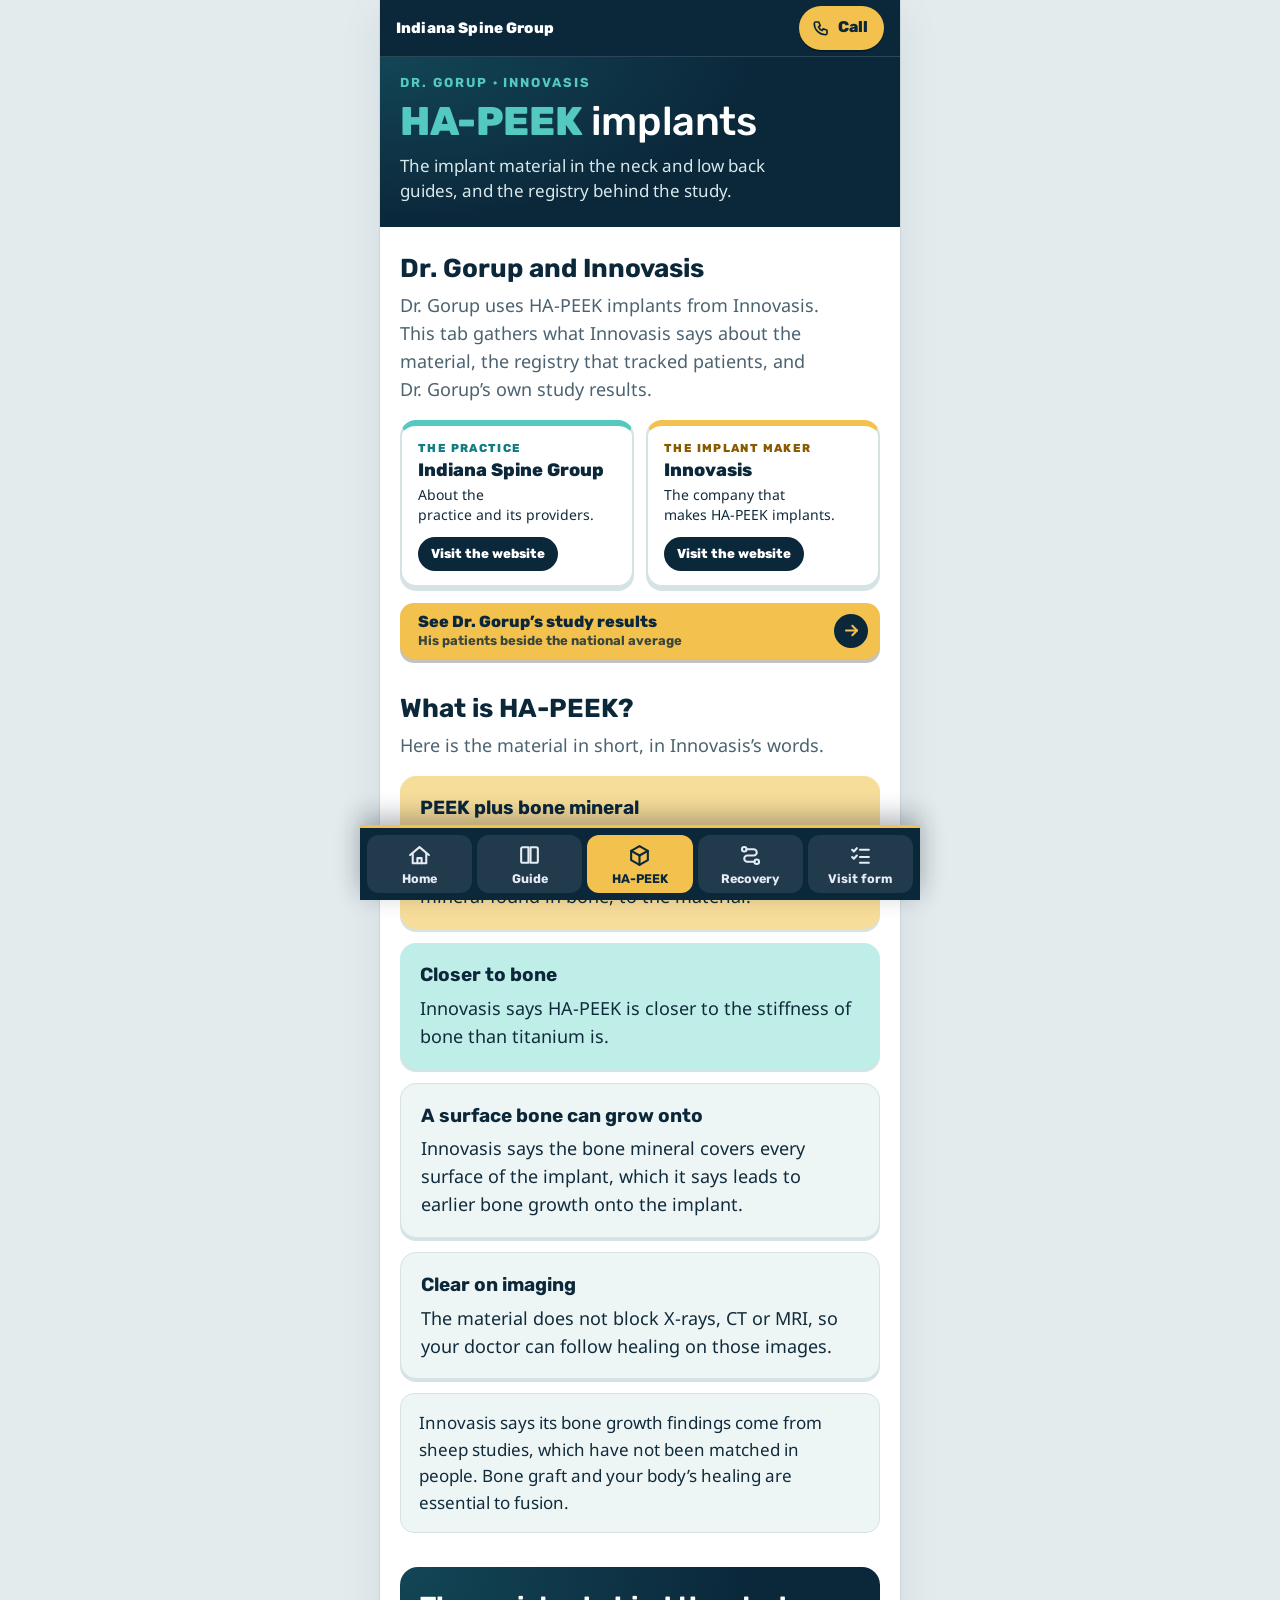
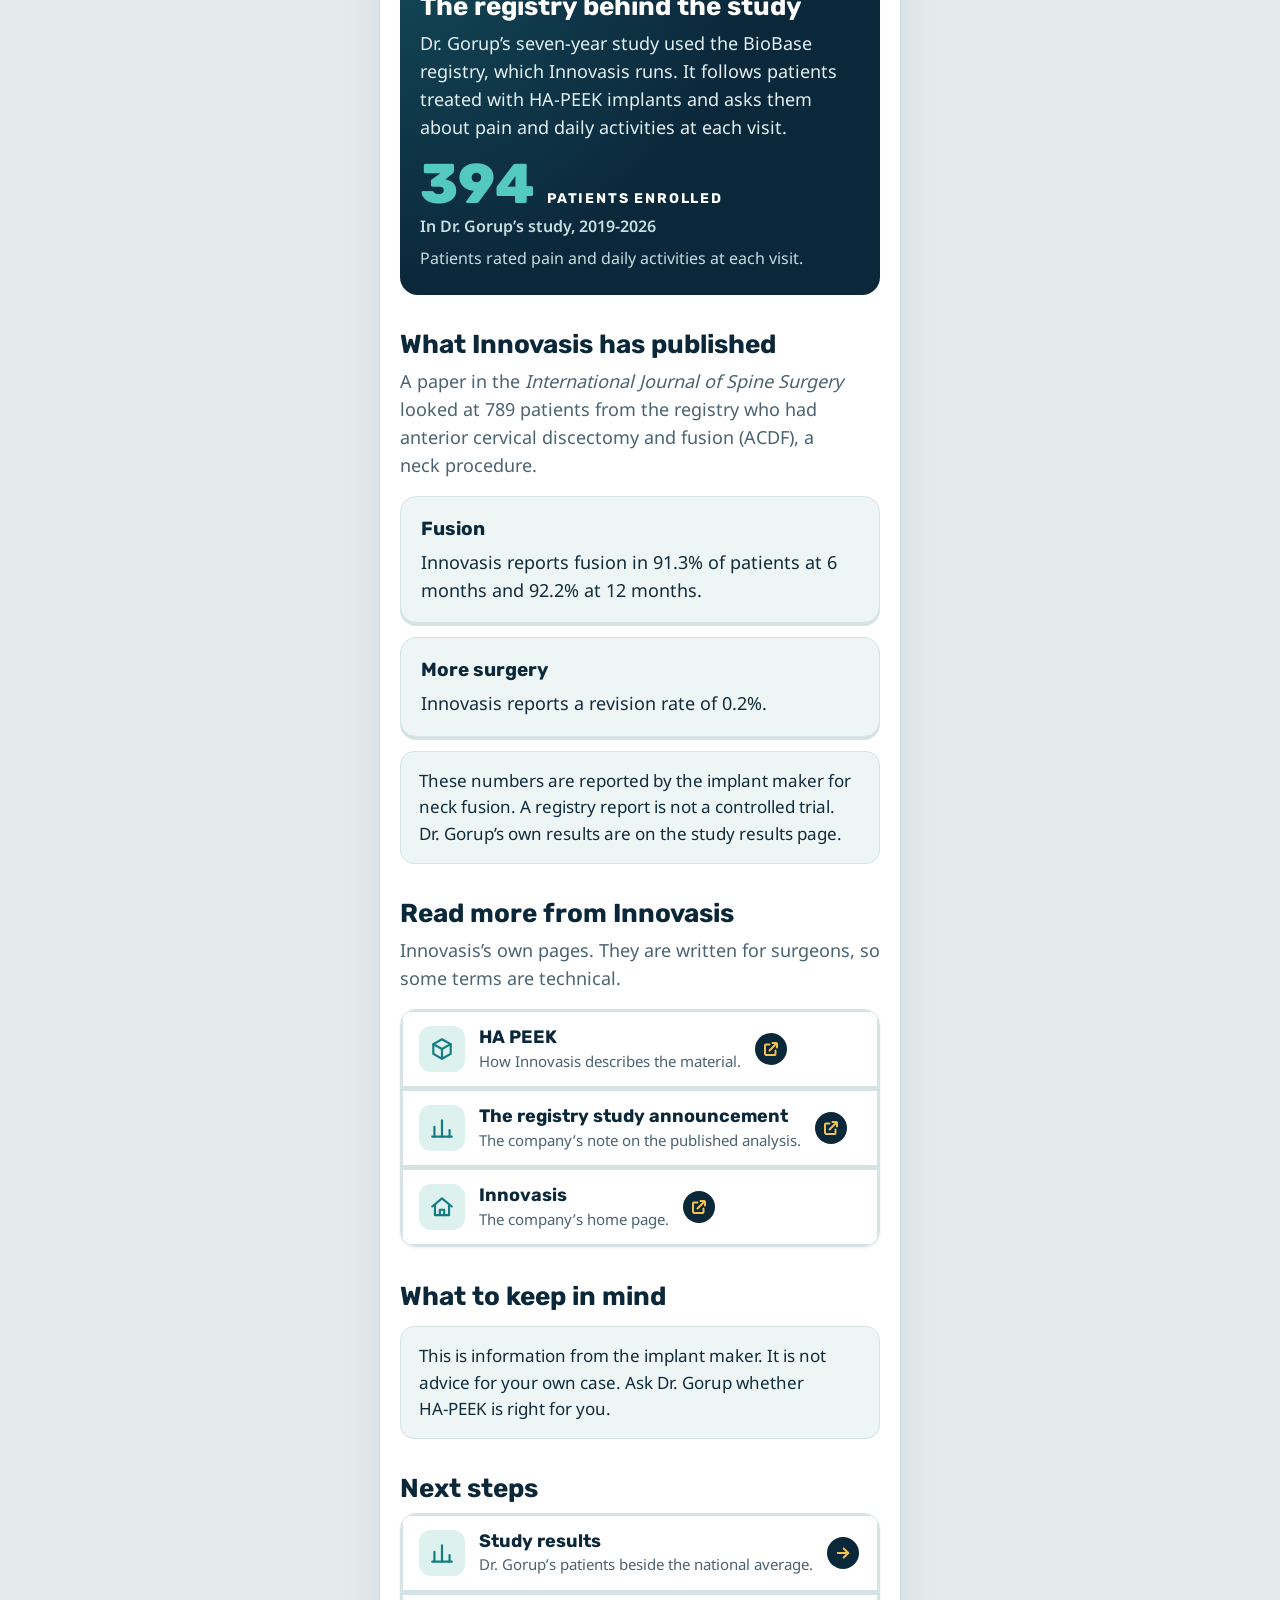
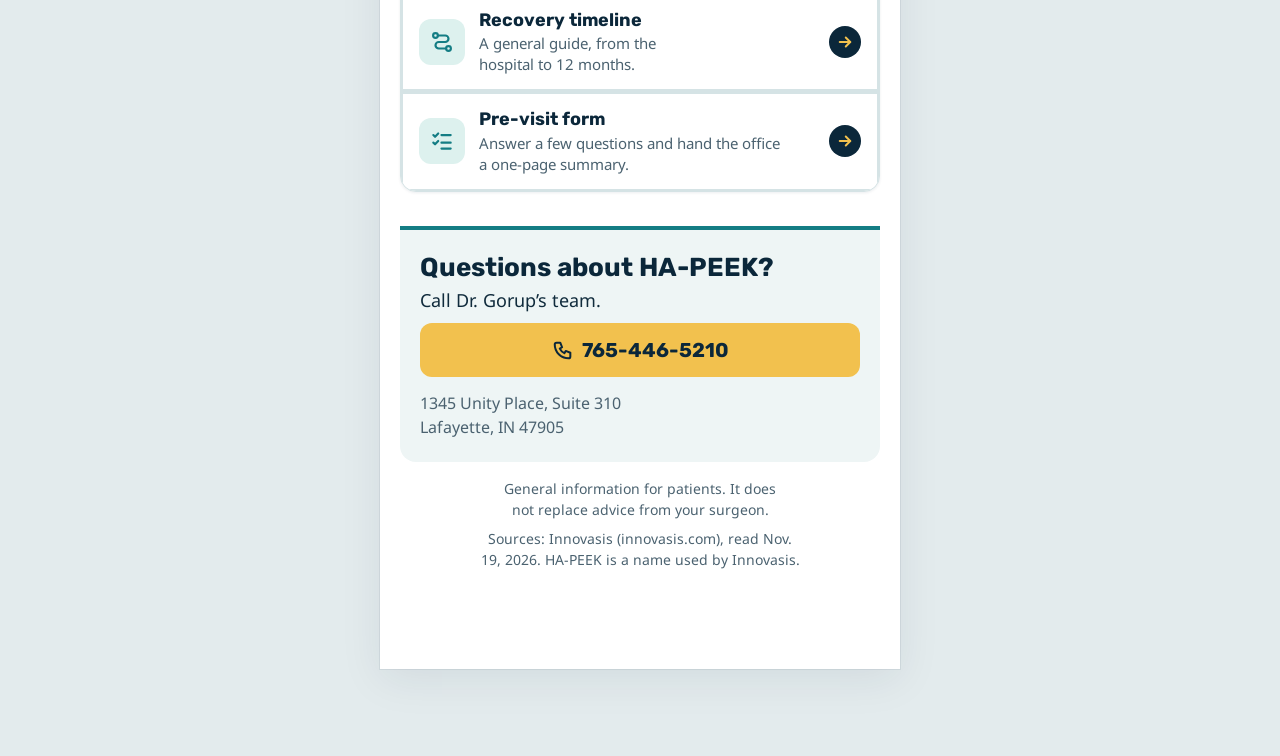
==== implant.html @ 5393a346 "Gorup: doctor-first home, obvious tabs and buttons, HA-PEEK and Innovasis tab - Home opens with the " ====
<!doctype html>
<html lang="en">
<head>
<meta charset="utf-8">
<meta name="viewport" content="width=device-width, initial-scale=1, viewport-fit=cover">
<meta name="robots" content="noindex, nofollow">
<meta name="format-detection" content="telephone=no">
<title>HA-PEEK implants · Innovasis · Dr. John Gorup · Indiana Spine Group</title>
<meta name="description" content="About HA-PEEK, the implant material from Innovasis, the registry that tracked patients, and Dr. Gorup’s own study results.">
<meta name="theme-color" content="#0B273A">
<link rel="icon" href="favicon.svg" type="image/svg+xml">
<link rel="preload" href="assets/fonts/noto-sans-400.woff2" as="font" type="font/woff2" crossorigin>
<link rel="preload" href="assets/fonts/rubik-500.woff2" as="font" type="font/woff2" crossorigin>
<link rel="preload" href="assets/fonts/rubik-700.woff2" as="font" type="font/woff2" crossorigin>
<link rel="stylesheet" href="assets/site.css?v=7">
<link rel="stylesheet" href="assets/kit.css?v=1">
</head>
<body>
<a class="skip" href="#main">Skip to the content</a>
<div class="shell">
<nav class="topbar no-print" aria-label="Site"><div class="in pad"><a class="brand" href="index.html">Indiana Spine Group</a><a class="call-pill" href="tel:+17654465210" aria-label="Call Dr. Gorup’s office, 765-446-5210"><svg viewBox="0 0 24 24" aria-hidden="true"><path d="M5 4h4l2 5-2.5 1.5a11 11 0 0 0 5 5L15 13l5 2v4a2 2 0 0 1-2 2A15 15 0 0 1 3 6a2 2 0 0 1 2-2z"/></svg>Call</a></div></nav>
<header class="hero no-print"><div class="pad">
  <p class="eyebrow">Dr.&nbsp;Gorup &middot; Innovasis</p>
  <h1><b>HA-PEEK</b> implants</h1>
  <p class="sub">The implant material in the neck and low back guides, and the registry behind&nbsp;the&nbsp;study.</p>
</div></header>
<main id="main" class="pad">
    <section aria-labelledby="w">
      <h2 id="w">Dr.&nbsp;Gorup and Innovasis</h2>
      <p class="lead">Dr.&nbsp;Gorup uses HA-PEEK implants from Innovasis. This tab gathers what Innovasis says about the material, the registry that tracked patients, and Dr.&nbsp;Gorup&rsquo;s own&nbsp;study&nbsp;results.</p>
      <div class="partners" aria-label="Indiana Spine Group and Innovasis">
        <a class="pt" href="https://indianaspinegroup.com/history/" target="_blank" rel="noopener"><span class="pk">The practice</span><b>Indiana Spine Group</b><span class="pd">About the practice and&nbsp;its&nbsp;providers.</span><span class="go">Visit the website</span></a>
        <a class="pt mfr" href="https://www.innovasis.com/" target="_blank" rel="noopener"><span class="pk">The implant maker</span><b>Innovasis</b><span class="pd">The company that makes&nbsp;HA-PEEK&nbsp;implants.</span><span class="go">Visit the website</span></a>
      </div>
      <a class="kbtn" href="results.html" data-carry="results.html" style="margin-top:16px"><span>See Dr.&nbsp;Gorup&rsquo;s study results<small>His patients beside the&nbsp;national&nbsp;average</small></span><span class="go"><svg viewBox="0 0 24 24" aria-hidden="true"><path d="M5 12h14"/><path d="m13 6 6 6-6 6"/></svg></span></a>
    </section>

    <section aria-labelledby="m">
      <h2 id="m">What is HA-PEEK?</h2>
      <p class="lead">Here is the material in short, in&nbsp;Innovasis&rsquo;s&nbsp;words.</p>
      <div class="info-grid">
        <div class="info gold"><h3>PEEK plus bone mineral</h3><p>PEEK is a durable polymer used in many spine implants. HA-PEEK adds hydroxyapatite (HA), a mineral found in bone, to&nbsp;the&nbsp;material.</p></div>
        <div class="info teal"><h3>Closer to bone</h3><p>Innovasis says HA-PEEK is closer to the stiffness of bone than&nbsp;titanium&nbsp;is.</p></div>
        <div class="info soft"><h3>A surface bone can grow onto</h3><p>Innovasis says the bone mineral covers every surface of the implant, which it says leads to earlier bone growth onto&nbsp;the&nbsp;implant.</p></div>
        <div class="info soft"><h3>Clear on imaging</h3><p>The material does not block X-rays, CT or MRI, so your doctor can follow healing on&nbsp;those&nbsp;images.</p></div>
      </div>
      <div class="notes" style="margin-top:14px"><p>Innovasis says its bone growth findings come from sheep studies, which have not been matched in people. Bone graft and your body&rsquo;s healing are essential&nbsp;to&nbsp;fusion.</p></div>
    </section>

    <section class="study" aria-labelledby="g">
      <h2 id="g">The registry behind the study</h2>
      <p>Dr.&nbsp;Gorup&rsquo;s seven-year study used the BioBase registry, which Innovasis runs. It follows patients treated with HA-PEEK implants and asks them about pain and daily activities at&nbsp;each&nbsp;visit.</p>
      <div class="stat"><b>394</b><span>patients enrolled</span><small>In Dr.&nbsp;Gorup&rsquo;s study, 2019-2026</small></div>
      <p class="small">Patients rated pain and daily activities at&nbsp;each&nbsp;visit.</p>
    </section>

    <section aria-labelledby="p">
      <h2 id="p">What Innovasis has published</h2>
      <p class="lead">A paper in the <i>International Journal of Spine Surgery</i> looked at 789 patients from the registry who had anterior cervical discectomy and fusion (ACDF), a neck procedure.</p>
      <div class="info-grid">
        <div class="info soft"><h3>Fusion</h3><p>Innovasis reports fusion in 91.3% of patients at 6 months and 92.2% at&nbsp;12&nbsp;months.</p></div>
        <div class="info soft"><h3>More surgery</h3><p>Innovasis reports a revision rate&nbsp;of&nbsp;0.2%.</p></div>
      </div>
      <div class="notes" style="margin-top:14px"><p>These numbers are reported by the implant maker for neck fusion. A registry report is not a controlled trial. Dr.&nbsp;Gorup&rsquo;s own results are on the study&nbsp;results&nbsp;page.</p></div>
    </section>

    <section aria-labelledby="rd">
      <h2 id="rd">Read more from Innovasis</h2>
      <p class="lead">Innovasis&rsquo;s own pages. They are written for surgeons, so some terms&nbsp;are&nbsp;technical.</p>
      <ul class="rows">
        <li><a class="row" href="https://www.innovasis.com/technology-1" target="_blank" rel="noopener"><span class="ic"><svg viewBox="0 0 24 24" aria-hidden="true"><path d="M12 3 4 7.5v9L12 21l8-4.5v-9z"/><path d="M4 7.5 12 12l8-4.5"/><path d="M12 12v9"/></svg></span><span><b>HA PEEK</b><small>How Innovasis describes&nbsp;the&nbsp;material.</small></span><svg viewBox="0 0 24 24" aria-hidden="true"><path d="M14 4h6v6"/><path d="M20 4 10 14"/><path d="M18 14v5a1 1 0 0 1-1 1H5a1 1 0 0 1-1-1V7a1 1 0 0 1 1-1h5"/></svg></a></li>
        <li><a class="row" href="https://www.innovasis.com/blog/innovasis-landmark-study-on-spinal-fusion" target="_blank" rel="noopener"><span class="ic"><svg viewBox="0 0 24 24" aria-hidden="true"><path d="M5 20v-9"/><path d="M12 20V5"/><path d="M19 20v-6"/><path d="M3 20h18"/></svg></span><span><b>The registry study announcement</b><small>The company&rsquo;s note on the&nbsp;published&nbsp;analysis.</small></span><svg viewBox="0 0 24 24" aria-hidden="true"><path d="M14 4h6v6"/><path d="M20 4 10 14"/><path d="M18 14v5a1 1 0 0 1-1 1H5a1 1 0 0 1-1-1V7a1 1 0 0 1 1-1h5"/></svg></a></li>
        <li><a class="row" href="https://www.innovasis.com/" target="_blank" rel="noopener"><span class="ic"><svg viewBox="0 0 24 24" aria-hidden="true"><path d="M3 11.5 12 4l9 7.5"/><path d="M5.5 10v9.5h13V10"/><path d="M10 19.5v-5h4v5"/></svg></span><span><b>Innovasis</b><small>The company&rsquo;s home page.</small></span><svg viewBox="0 0 24 24" aria-hidden="true"><path d="M14 4h6v6"/><path d="M20 4 10 14"/><path d="M18 14v5a1 1 0 0 1-1 1H5a1 1 0 0 1-1-1V7a1 1 0 0 1 1-1h5"/></svg></a></li>
      </ul>
    </section>

    <section class="no-print" aria-labelledby="k">
      <h2 id="k">What to keep in mind</h2>
      <div class="notes"><p>This is information from the implant maker. It is not advice for your own case. Ask Dr.&nbsp;Gorup whether <span class="nb">HA-PEEK</span> is right for you.</p></div>
    </section>

    <section class="no-print" aria-labelledby="nx">
      <h2 id="nx">Next steps</h2>
      <ul class="rows">
        <li><a class="row" href="results.html" data-carry="results.html"><span class="ic"><svg viewBox="0 0 24 24" aria-hidden="true"><path d="M5 20v-9"/><path d="M12 20V5"/><path d="M19 20v-6"/><path d="M3 20h18"/></svg></span><span><b>Study results</b><small>Dr.&nbsp;Gorup&rsquo;s patients beside the&nbsp;national&nbsp;average.</small></span><svg viewBox="0 0 24 24" aria-hidden="true"><path d="M5 12h14"/><path d="m13 6 6 6-6 6"/></svg></a></li>
        <li><a class="row" href="recovery.html" data-carry="recovery.html"><span class="ic"><svg viewBox="0 0 24 24" aria-hidden="true"><circle cx="6" cy="6" r="2.2"/><circle cx="18" cy="18" r="2.2"/><path d="M8.2 6H15a3 3 0 0 1 0 6H9a3 3 0 0 0 0 6h6.8"/></svg></span><span><b>Recovery timeline</b><small>A general guide, from the hospital to&nbsp;12&nbsp;months.</small></span><svg viewBox="0 0 24 24" aria-hidden="true"><path d="M5 12h14"/><path d="m13 6 6 6-6 6"/></svg></a></li>
        <li><a class="row" href="visit.html" data-carry="visit.html"><span class="ic"><svg viewBox="0 0 24 24" aria-hidden="true"><path d="m4 6.5 1.6 1.6L8.5 5"/><path d="M11.5 6.5H20"/><path d="m4 13.5 1.6 1.6 2.9-3.1"/><path d="M11.5 13.5H20"/><path d="M11.5 19H20"/></svg></span><span><b>Pre-visit form</b><small>Answer a few questions and hand the office a&nbsp;one-page&nbsp;summary.</small></span><svg viewBox="0 0 24 24" aria-hidden="true"><path d="M5 12h14"/><path d="m13 6 6 6-6 6"/></svg></a></li>
      </ul>
    </section>
    <section class="call no-print" aria-labelledby="q">
      <h2 id="q">Questions about <span class="nb">HA-PEEK</span>?</h2>
      <p>Call Dr.&nbsp;Gorup’s team.</p>
      <a class="btn" href="tel:+17654465210"><svg viewBox="0 0 24 24" aria-hidden="true"><path d="M5 4h4l2 5-2.5 1.5a11 11 0 0 0 5 5L15 13l5 2v4a2 2 0 0 1-2 2A15 15 0 0 1 3 6a2 2 0 0 1 2-2z"/></svg>765-446-5210</a>
      <address>1345 Unity Place, Suite 310<br>Lafayette, IN 47905</address>
    </section>
</main>
<footer class="no-print pad"><p>General information for patients. It does not replace advice from&nbsp;your&nbsp;surgeon.</p><p>Sources: Innovasis (innovasis.com), read Nov. 19, 2026. HA-PEEK is a name used&nbsp;by&nbsp;Innovasis.</p></footer>
</div>
<nav class="tabs no-print" aria-label="Main"><a data-tab="home" href="index.html"><svg viewBox="0 0 24 24" aria-hidden="true"><path d="M3 11.5 12 4l9 7.5"/><path d="M5.5 10v9.5h13V10"/><path d="M10 19.5v-5h4v5"/></svg><span>Home</span></a><a data-tab="guide" href="index.html#guides"><svg viewBox="0 0 24 24" aria-hidden="true"><path d="M4 5.5C4 4.7 4.7 4 5.5 4H11v15H5.5c-.8 0-1.5-.7-1.5-1.5z"/><path d="M20 5.5c0-.8-.7-1.5-1.5-1.5H13v15h5.5c.8 0 1.5-.7 1.5-1.5z"/></svg><span>Guide</span></a><a data-tab="hapeek" href="implant.html" aria-current="page"><svg viewBox="0 0 24 24" aria-hidden="true"><path d="M12 3 4 7.5v9L12 21l8-4.5v-9z"/><path d="M4 7.5 12 12l8-4.5"/><path d="M12 12v9"/></svg><span>HA-PEEK</span></a><a data-tab="recovery" href="recovery.html"><svg viewBox="0 0 24 24" aria-hidden="true"><circle cx="6" cy="6" r="2.2"/><circle cx="18" cy="18" r="2.2"/><path d="M8.2 6H15a3 3 0 0 1 0 6H9a3 3 0 0 0 0 6h6.8"/></svg><span>Recovery</span></a><a data-tab="visit" href="visit.html"><svg viewBox="0 0 24 24" aria-hidden="true"><path d="m4 6.5 1.6 1.6L8.5 5"/><path d="M11.5 6.5H20"/><path d="m4 13.5 1.6 1.6 2.9-3.1"/><path d="M11.5 13.5H20"/><path d="M11.5 19H20"/></svg><span>Visit form</span></a></nav>
<script src="assets/site.js?v=7" defer></script>
<script src="assets/kit.js?v=1" defer></script>
</body>
</html>
---- assets/site.css ----
/* Patient Resource Library: built for a phone, opened from a QR code.
   One column, big type, thumb-height buttons, a tab bar at the bottom. */
/* Fonts are bundled with the site (Rubik and Noto Sans, SIL Open Font License), so nothing loads from another company's server. */
@font-face { font-family: 'Rubik'; font-style: normal; font-weight: 500; font-display: swap; src: url(fonts/rubik-500.woff2) format('woff2'); }
@font-face { font-family: 'Rubik'; font-style: normal; font-weight: 700; font-display: swap; src: url(fonts/rubik-700.woff2) format('woff2'); }
@font-face { font-family: 'Rubik'; font-style: normal; font-weight: 800; font-display: swap; src: url(fonts/rubik-800.woff2) format('woff2'); }
@font-face { font-family: 'Noto Sans'; font-style: normal; font-weight: 400; font-display: swap; src: url(fonts/noto-sans-400.woff2) format('woff2'); }
@font-face { font-family: 'Noto Sans'; font-style: normal; font-weight: 600; font-display: swap; src: url(fonts/noto-sans-600.woff2) format('woff2'); }
@font-face { font-family: 'Noto Sans'; font-style: normal; font-weight: 700; font-display: swap; src: url(fonts/noto-sans-700.woff2) format('woff2'); }
:root { --navy:#0B273A; --navy-2:#124656; --teal:#147D84; --mint:#54C9BF; --gold:#F2C14E; --paper:#FFFFFF; --soft:#EEF5F5; --ink:#102B3C; --muted:#4B6270; --line:#D5E3E5;
        --coral:#D96A6A; --coral-ink:#B04646; --slate:#9DB1BA; --bar:56px; --tabs:66px;
        --head:'Rubik','Segoe UI',Arial,sans-serif; --body:'Noto Sans','Segoe UI',Arial,sans-serif; color-scheme: light; }
* { box-sizing: border-box; }
[hidden] { display: none !important; }
html { -webkit-text-size-adjust: 100%; text-size-adjust: 100%; scroll-behavior: smooth; scroll-padding-top: calc(var(--bar) + 16px); }
@media (prefers-reduced-motion: reduce) { html { scroll-behavior: auto; } }
body { margin: 0; background: #E3EBED; color: var(--ink); font: 400 1.125rem/1.55 var(--body); -webkit-tap-highlight-color: rgba(20,125,132,.18); overflow-wrap: break-word; }
a, button, label, input { touch-action: manipulation; }
.shell { max-width: 520px; margin: 0 auto; min-height: 100vh; background: var(--paper); box-shadow: 0 0 0 1px rgba(11,39,58,.07), 0 10px 40px rgba(11,39,58,.08); padding-bottom: calc(var(--tabs) + env(safe-area-inset-bottom) + 18px); }
.skip { position: absolute; left: -999px; top: 8px; z-index: 50; padding: 10px 14px; background: var(--gold); color: var(--navy); font: 700 1rem var(--head); border-radius: 8px; }
.skip:focus { left: 8px; }
.sr-only { position: absolute; width: 1px; height: 1px; margin: -1px; padding: 0; overflow: hidden; clip: rect(0,0,0,0); white-space: nowrap; border: 0; }
.pad { padding-inline: max(20px, env(safe-area-inset-left)) max(20px, env(safe-area-inset-right)); }
a { color: var(--teal); }
a:focus-visible, button:focus-visible, input:focus-visible, label:focus-within { outline: 3px solid var(--teal); outline-offset: 3px; }

/* top bar: always there, with the call button */
.topbar { position: sticky; top: 0; z-index: 20; background: var(--navy); border-bottom: 1px solid rgba(255,255,255,.12); }
.topbar .in { display: flex; align-items: center; justify-content: space-between; gap: 12px; min-height: var(--bar); padding-block: 6px; }
.brand { display: inline-flex; align-items: center; min-height: 44px; color: #fff; font: 700 1rem/1.2 var(--head); letter-spacing: .01em; text-decoration: none; }
.call-pill { display: inline-flex; align-items: center; gap: 8px; min-height: 44px; padding: 0 18px 0 14px; border-radius: 999px; background: var(--gold); color: var(--navy); font: 700 1.0625rem/1 var(--head); text-decoration: none; }
.call-pill svg { width: 20px; height: 20px; fill: none; stroke: currentColor; stroke-width: 2.2; stroke-linecap: round; stroke-linejoin: round; }

/* hero */
.hero { background: var(--navy); background-image: radial-gradient(120% 160% at 0% 0%, var(--navy-2) 0%, var(--navy) 62%); color: #fff; padding-block: 18px 24px; }
.eyebrow { margin: 0 0 8px; font: 700 .8125rem/1.3 var(--head); letter-spacing: .15em; text-transform: uppercase; color: var(--mint); }
h1 { margin: 0; font: 500 clamp(2rem, 9.2vw, 2.5rem)/1.1 var(--head); letter-spacing: -.01em; text-wrap: balance; }
h1 b { font-weight: 800; color: var(--mint); }
.sub { margin: 10px 0 0; font-size: 1.0625rem; line-height: 1.45; color: #D8E8EA; text-wrap: balance; }

.hero-img { margin: 20px 0 0; border-radius: 16px; overflow: hidden; border: 1px solid rgba(255,255,255,.14); line-height: 0; }
.hero-img img { display: block; width: 100%; height: auto; aspect-ratio: 1000 / 469; }

/* page flow */
main.pad { display: flex; flex-direction: column; gap: 34px; padding-block: 26px 10px; }
h2 { margin: 0 0 8px; font: 700 1.625rem/1.2 var(--head); color: var(--navy); text-wrap: balance; }
h3 { margin: 0 0 6px; font: 700 1.1875rem/1.25 var(--head); color: var(--navy); text-wrap: balance; }
.lead { margin: 0 0 16px; color: var(--muted); text-wrap: pretty; }
p { text-wrap: pretty; }
.nb { white-space: nowrap; }
.sec-title { margin: 0 0 4px; font: 700 .8125rem/1.3 var(--head); letter-spacing: .14em; text-transform: uppercase; color: var(--teal); }

/* buttons: full width, thumb height */
.btn { display: flex; align-items: center; justify-content: center; gap: 8px; width: 100%; min-height: 54px; padding: 10px 20px; border-radius: 12px; border: 0; background: var(--gold); color: var(--navy); font: 700 1.125rem/1.2 var(--head); text-decoration: none; text-align: center; text-wrap: balance; cursor: pointer; }
.btn svg { width: 22px; height: 22px; flex: none; fill: none; stroke: currentColor; stroke-width: 2.2; stroke-linecap: round; stroke-linejoin: round; }
.btn.ghost { background: #fff; color: var(--navy); border: 2px solid var(--navy); }
.btn:active { filter: brightness(.95); }
.btn-row { display: grid; gap: 12px; }
.linkbtn { display: inline-flex; align-items: center; justify-content: center; min-height: 48px; font: 700 1.0625rem/1.2 var(--head); color: var(--teal); }
.meta { margin: 8px 0 0; font-size: .9375rem; color: var(--muted); }
.meta a { color: var(--teal); font-weight: 600; }

/* home: choose your guide */
.gpick { display: grid; grid-template-columns: 1fr 1fr; gap: 12px; }
.gcard { display: flex; flex-direction: column; padding: 10px; border: 1px solid var(--line); border-radius: 16px; background: #fff; box-shadow: 0 1px 3px rgba(11,39,58,.08); text-decoration: none; color: var(--ink); }
.gcard img { display: block; width: 100%; height: auto; aspect-ratio: 5 / 4; object-fit: cover; object-position: top; border-radius: 8px; border: 1px solid var(--line); background: var(--soft); }
.gcard .what { display: block; margin: 9px 2px 8px; font: 700 .875rem/1.25 var(--head); letter-spacing: .08em; text-transform: uppercase; color: var(--teal); }
.gcard .go { display: flex; align-items: center; justify-content: center; gap: 6px; min-height: 54px; margin-top: auto; padding: 8px 10px; border-radius: 10px; background: var(--gold); color: var(--navy); font: 700 1.25rem/1.15 var(--head); text-align: center; }
.gcard .go svg { width: 18px; height: 18px; flex: none; fill: none; stroke: currentColor; stroke-width: 2.6; stroke-linecap: round; stroke-linejoin: round; }
.pdfs { margin: 12px 0 0; display: flex; flex-wrap: wrap; align-items: center; gap: 0 6px; font-size: .9375rem; color: var(--muted); }
.pdfs a { display: inline-flex; align-items: center; min-height: 44px; padding: 0 6px; font-weight: 600; }

/* tap rows */
.rows { margin: 0; padding: 0; list-style: none; border: 1px solid var(--line); border-radius: 16px; overflow: hidden; background: #fff; box-shadow: 0 1px 3px rgba(11,39,58,.08); }
.rows li + li { border-top: 1px solid var(--line); }
.row { display: flex; align-items: center; gap: 14px; min-height: 78px; padding: 14px 16px; text-decoration: none; color: var(--ink); }
.row:active { background: var(--soft); }
.row .ic { flex: none; display: grid; place-items: center; width: 46px; height: 46px; border-radius: 12px; background: #DDF1EE; color: var(--teal); }
.row .ic svg { width: 26px; height: 26px; fill: none; stroke: currentColor; stroke-width: 2; stroke-linecap: round; stroke-linejoin: round; }
.row b { display: block; font: 700 1.125rem/1.25 var(--head); color: var(--navy); }
.row small { display: block; margin-top: 2px; font: 400 .9375rem/1.4 var(--body); color: var(--muted); }
.row .chev { flex: none; margin-left: auto; width: 22px; height: 22px; fill: none; stroke: var(--teal); stroke-width: 2.6; stroke-linecap: round; stroke-linejoin: round; }
.more { margin: 0; text-align: center; color: var(--muted); font-size: .9375rem; }

/* surgeon card */
.meet { display: grid; gap: 14px; padding: 20px 18px 18px; border: 1px solid var(--line); border-left: 6px solid var(--teal); border-radius: 16px; background: #fff; box-shadow: 0 1px 3px rgba(11,39,58,.08); }
.meet-top { display: grid; grid-template-columns: 92px 1fr; gap: 4px 16px; align-items: center; }
.portrait { display: block; width: 100%; height: auto; border-radius: 12px; border: 1px solid var(--line); background: var(--soft); }
.meet .name { margin: 0; font: 800 clamp(1.2rem, 6vw, 1.5rem)/1.15 var(--head); color: var(--navy); white-space: nowrap; }
.meet .cred { margin: 3px 0 0; font: 700 1rem/1.35 var(--head); color: var(--teal); text-wrap: balance; }
.meet p { margin: 0; }
.meet .where { margin: 3px 0 0; color: var(--muted); font-size: .9375rem; }
.meet .addr { color: var(--muted); font-size: 1rem; }

/* dark study block */
.study { background: var(--navy); background-image: radial-gradient(120% 160% at 0% 0%, var(--navy-2) 0%, var(--navy) 62%); color: #fff; border-radius: 18px; padding: 24px 20px; }
.study h2 { color: #fff; }
.study p { margin: 0 0 14px; color: #E3EFF0; }
.study a { color: var(--mint); font-weight: 600; }
.study .btn.ondark { margin-top: 16px; background: transparent; color: #fff; border: 2px solid rgba(255,255,255,.6); }
.stat { display: flex; align-items: baseline; flex-wrap: wrap; gap: 4px 12px; margin: 4px 0 10px; }
.stat b { font: 800 3.5rem/1 var(--head); color: var(--mint); }
.stat span { font: 700 .875rem/1.3 var(--head); letter-spacing: .13em; text-transform: uppercase; color: #fff; }
.stat small { flex-basis: 100%; font: 600 1rem/1.3 var(--body); color: #C7DDE0; }
.study .small { margin: 0; font-size: 1rem; color: #C7DDE0; }
.visits { display: grid; grid-template-columns: repeat(6, 1fr); gap: 8px; margin: 14px 0 12px; padding: 0; list-style: none; }
.visits li { grid-column: span 2; }
.visits li:nth-child(4) { grid-column: 2 / span 2; }   /* five stops: the second row of two sits centred under the first row of three */
.visits li { padding: 11px 6px; border-radius: 10px; background: rgba(255,255,255,.1); border: 1px solid rgba(255,255,255,.18); text-align: center; font: 700 .9375rem/1.25 var(--head); color: #fff; }
.visits li:first-child { background: rgba(84,201,191,.18); }

/* call block */
.call { border-top: 4px solid var(--teal); background: var(--soft); border-radius: 0 0 16px 16px; padding: 22px 20px 22px; }
.call h2 { margin-bottom: 4px; }
.call p { margin: 0 0 8px; }
.call .btn { margin: 4px 0 14px; font-size: 1.25rem; }
.call address { font-style: normal; color: var(--muted); font-size: 1rem; }

/* footer */
footer { padding-block: 6px 12px; display: grid; gap: 8px; }
footer p { margin: 0; font-size: .875rem; line-height: 1.5; color: var(--muted); text-align: center; text-wrap: balance; }

/* bottom tab bar */
.tabs { position: fixed; left: 50%; bottom: 0; transform: translateX(-50%); z-index: 30; display: grid; grid-template-columns: repeat(5, 1fr); width: 100%; max-width: 520px; padding-bottom: env(safe-area-inset-bottom); background: #fff; border-top: 1px solid var(--line); box-shadow: 0 -4px 16px rgba(11,39,58,.1); }
.tabs a { position: relative; display: flex; flex-direction: column; align-items: center; justify-content: center; gap: 4px; min-height: var(--tabs); padding: 8px 2px 7px; color: #50697A; text-decoration: none; font: 700 .8125rem/1.1 var(--head); }
.tabs svg { width: 26px; height: 26px; fill: none; stroke: currentColor; stroke-width: 2; stroke-linecap: round; stroke-linejoin: round; }
.tabs a[aria-current="page"] { color: var(--navy); background: var(--soft); }
.tabs a[aria-current="page"]::before { content: ""; position: absolute; left: 14%; right: 14%; top: 0; height: 4px; border-radius: 0 0 4px 4px; background: var(--teal); }
.tabs a:active { background: var(--soft); }

/* neck / low back switch: stays under the top bar while you scroll */
.seg-wrap { display: none; }
.js .seg-wrap { display: block; position: sticky; top: var(--bar); z-index: 15; margin-inline: -20px; padding: 10px 20px; background: rgba(255,255,255,.97); border-bottom: 1px solid var(--line); }
.seg { display: grid; grid-template-columns: 1fr 1fr; padding: 4px; gap: 4px; border: 2px solid var(--navy); border-radius: 14px; background: #fff; }
.seg button { min-height: 50px; padding: 8px 10px; border: 0; border-radius: 10px; background: transparent; color: var(--navy); font: 700 1.125rem/1.2 var(--head); cursor: pointer; }
.seg button[aria-pressed="true"] { background: var(--navy); color: #fff; }
/* section titles: read aloud always, shown on screen only when the switch is not running */
.panel-head { position: absolute; width: 1px; height: 1px; margin: -1px; padding: 0; overflow: hidden; clip: rect(0,0,0,0); white-space: nowrap; border: 0; }
html:not(.js) .panel-head { position: static; width: auto; height: auto; margin: 0 0 14px; overflow: visible; clip: auto; white-space: normal; }
main.pad:has(.seg-wrap) { padding-top: 0; gap: 0; }
main.pad:has(.seg-wrap) > :not(.seg-wrap) { margin-top: 30px; }
html:not(.js) main.pad:has(.seg-wrap) { padding-top: 26px; }

/* info panels */
.info-grid { display: grid; gap: 14px; }
.info { padding: 20px 20px 18px; border-radius: 16px; }
.info h3 { margin-bottom: 8px; }
.info p { margin: 0; }
.info.gold { background: #F7DD9A; }
.info.teal { background: #BFEDE7; }
.info.soft { background: var(--soft); border: 1px solid var(--line); }
.info.risk { background: #fff; border: 2px solid var(--line); }
.inshort { margin: 14px 0 0; padding: 16px 18px; border-radius: 14px; background: var(--navy); color: #fff; font-size: 1.125rem; }
.inshort b { display: block; margin-bottom: 6px; font: 800 .8125rem/1 var(--head); letter-spacing: .13em; text-transform: uppercase; color: var(--gold); }
.inshort strong { color: var(--gold); }

/* results */
.chart-grid, .vs-grid { display: grid; gap: 16px; }
.chart { margin: 0; padding: 18px 14px 10px; border: 1px solid var(--line); border-radius: 16px; background: #fff; box-shadow: 0 1px 3px rgba(11,39,58,.06); }
.chart h3 { font-size: 1.1875rem; margin-bottom: 2px; padding-inline: 2px; }
.chart .scale { margin: 0; padding-inline: 2px; font-size: .9375rem; color: var(--muted); }
.chart .better { margin: 2px 0 2px; padding-inline: 2px; font: 700 .8125rem/1.3 var(--head); letter-spacing: .08em; text-transform: uppercase; color: var(--teal); }
.chart svg { display: block; width: 100%; height: auto; }
.chart text { font-family: var(--body); }
.chart .v { font: 800 20px var(--head); fill: var(--navy); }
.chart .x { font: 700 15px var(--head); fill: var(--ink); }
.chart .n { font: 400 15px var(--body); fill: var(--muted); }
.vs-card { padding: 18px 16px 16px; border: 1px solid var(--line); border-radius: 16px; background: #fff; box-shadow: 0 1px 3px rgba(11,39,58,.06); }
.vs-head { margin-bottom: 12px; }
.vs-card h3 { font-size: 1.1875rem; margin-bottom: 2px; }
.vs-card .def { margin: 0; font-size: .9375rem; color: var(--muted); }
.vs-cols { display: grid; grid-template-columns: 1fr 1fr; }
.vs-cols .vs-row + .vs-row { padding-left: 14px; margin-left: 14px; border-left: 1px solid var(--line); }
.who { display: block; font: 700 .9375rem/1.2 var(--head); color: var(--ink); }
.num { display: block; margin: 4px 0 0; font: 800 clamp(2.25rem, 11.4vw, 2.75rem)/1.05 var(--head); letter-spacing: -.02em; }
.vs-row.g .num { color: var(--teal); }
.vs-row.nat .num { color: var(--coral); }
.vs-row .n { display: block; margin-top: 3px; font-size: .9375rem; color: var(--muted); }
.bar { height: 9px; margin-top: 10px; border-radius: 5px; background: var(--soft); overflow: hidden; }
.bar i { display: block; height: 100%; border-radius: 5px; }
.vs-row.g .bar i { background: var(--teal); }
.vs-row.nat .bar i { background: var(--coral); }
.notes { margin: 14px 0 0; padding: 16px 18px; border-radius: 14px; background: var(--soft); border: 1px solid var(--line); }
.notes p { margin: 0 0 8px; font-size: 1.0625rem; color: var(--ink); }
.notes p:last-child { margin-bottom: 0; }
.legend { display: flex; flex-wrap: wrap; gap: 6px 18px; margin: 0 0 14px; padding: 0; list-style: none; font: 700 1rem/1.2 var(--head); }
.legend li::before { content: ""; display: inline-block; width: 15px; height: 15px; margin-right: 8px; border-radius: 4px; vertical-align: -2px; }
.legend .g::before { background: var(--teal); }
.legend .nat::before { background: var(--coral); }

/* recovery timeline */
.timeline { margin: 0; padding: 0; list-style: none; position: relative; }
.timeline::before { content: ""; position: absolute; left: 13px; top: 14px; bottom: 14px; width: 3px; background: var(--line); border-radius: 2px; }
.step { position: relative; padding: 0 0 16px 40px; }
.step:last-child { padding-bottom: 0; }
.step::before { content: ""; position: absolute; left: 3px; top: 22px; width: 23px; height: 23px; border-radius: 50%; background: #fff; border: 5px solid var(--teal); }
.step:last-child::before { background: var(--teal); }
.step .card { padding: 16px 16px 16px; border: 1px solid var(--line); border-radius: 16px; background: #fff; box-shadow: 0 1px 3px rgba(11,39,58,.08); }
.step .when { margin: 0 0 4px; font: 700 .8125rem/1.2 var(--head); letter-spacing: .14em; text-transform: uppercase; color: var(--teal); }
.step h3 { margin: 0 0 6px; font-size: 1.3125rem; }
.step p { margin: 0; font-size: 1.125rem; }
.step p + p { margin-top: 5px; }

/* visit tool */
.picks { display: grid; gap: 10px; margin: 12px 0 0; padding: 0; list-style: none; }
.pick { display: flex; align-items: flex-start; gap: 14px; min-height: 60px; padding: 13px 16px; border: 2px solid var(--line); border-radius: 14px; background: #fff; cursor: pointer; }
.pick input { flex: none; width: 28px; height: 28px; margin: 1px 0 0; accent-color: var(--teal); cursor: pointer; }
.pick .t { display: block; font: 700 1.125rem/1.35 var(--head); color: var(--navy); }
.pick .d { display: block; margin-top: 2px; font-size: 1rem; line-height: 1.4; color: var(--muted); }
.pick.on { border-color: var(--teal); background: #E7F5F3; }
#t .group { margin-top: 26px; }
#t .group h3 { font-size: 1.1875rem; }
.addrow { display: grid; gap: 10px; margin-top: 12px; }
.addrow input[type=text] { width: 100%; min-height: 56px; padding: 10px 14px; border: 2px solid var(--line); border-radius: 14px; font: 400 1.125rem var(--body); color: var(--ink); background: #fff; }
.addrow input[type=text]:focus { border-color: var(--teal); outline: none; box-shadow: 0 0 0 3px rgba(20,125,132,.25); }
.mylist { padding: 22px 18px 20px; border: 2px solid var(--navy); border-radius: 18px; background: #fff; }
.mylist h2 { margin-bottom: 2px; }
.mylist .print-only { display: none; }
.mylist h3 { margin: 16px 0 6px; font-size: 1.0625rem; color: var(--teal); letter-spacing: .08em; text-transform: uppercase; }
.mylist ul { margin: 0; padding-left: 22px; }
.mylist li { margin: 6px 0; }
.mylist .empty { margin: 8px 0 0; color: var(--muted); }
.mylist .rm { display: inline-flex; align-items: center; min-height: 40px; margin-left: 6px; padding: 0 10px; border: 0; background: none; color: var(--coral-ink); font: 600 1rem var(--body); text-decoration: underline; cursor: pointer; }
.privacy { margin: 12px 0 0; font-size: .9375rem; color: var(--muted); }
.floatlist { position: fixed; z-index: 25; right: max(14px, env(safe-area-inset-right), calc(50% - 246px)); bottom: calc(var(--tabs) + env(safe-area-inset-bottom) + 12px); display: inline-flex; align-items: center; min-height: 52px; padding: 0 22px; border-radius: 999px; background: var(--navy); color: #fff; font: 700 1.0625rem/1 var(--head); text-decoration: none; box-shadow: 0 6px 18px rgba(11,39,58,.35); }

/* narrow phones: keep the two guide buttons on one line */
@media (max-width: 374px) { .gcard .go { font-size: 1.125rem; padding-inline: 4px; gap: 3px; } .gcard .go svg { width: 16px; height: 16px; } }

/* phone turned sideways: give the page the height back */
@media (max-height: 500px) and (orientation: landscape) {
  :root { --tabs: 54px; --bar: 0px; }
  .topbar { position: static; }
  .tabs a { flex-direction: row; gap: 8px; padding-block: 4px; }
  .tabs svg { width: 22px; height: 22px; }
  .seg-wrap { top: 0 !important; }
}

/* desktop: the same phone column, centred */
@media (min-width: 521px) { .shell { margin-block: 0; } }

@media print {
  .no-print, .topbar, .hero, footer, .skip, .floatlist, .tabs { display: none !important; }
  body { font-size: 12pt; color: #000; background: #fff; }
  .shell { max-width: none; padding: 0; box-shadow: none; min-height: 0; }
  main.pad { padding: 0; display: block; }
  .mylist { border: 0; padding: 0; }
  .mylist .print-only { display: block; margin: 0 0 12px; }
  .mylist .print-only h1 { font: 800 22pt/1.2 var(--head); color: #000; }
  .mylist .print-only p { margin: 4px 0 0; font-size: 11pt; }
  .mylist .rm, .mylist .actions, .privacy { display: none !important; }
  .mylist li { break-inside: avoid; }
}

/* ---- pre-visit form ---- */
.intake { display: flex; flex-direction: column; gap: 28px; }
.in-lede { margin: 0; color: var(--muted); }
.in-progress { position: sticky; top: var(--bar); z-index: 14; margin-inline: -20px; padding: 10px 20px 9px; background: rgba(255,255,255,.97); border-bottom: 1px solid var(--line); }
.in-progress .bar { height: 9px; border-radius: 99px; background: var(--line); overflow: hidden; }
.in-progress .bar i { display: block; height: 100%; width: 0; background: var(--teal); border-radius: 99px; transition: width .25s ease; }
.in-progress p { margin: 6px 0 0; font: 700 .9375rem/1.2 var(--head); color: var(--muted); }
#intake-form, .spine-panel, .q-wrap { display: flex; flex-direction: column; gap: 40px; }
.q-sec { display: flex; flex-direction: column; gap: 24px; }
.q-sec > h2 { margin-bottom: 0; }
.q-sec > .lead { margin: -14px 0 0; }
fieldset.q { margin: 0; padding: 0; border: 0; min-width: 0; display: flex; flex-direction: column; gap: 10px; }
fieldset.q legend { float: left; width: 100%; padding: 0; margin: 0 0 10px; font: 700 1.1875rem/1.3 var(--head); color: var(--navy); text-wrap: balance; }
fieldset.q legend + * { clear: both; }
fieldset.q .hint { margin: -6px 0 0; font-size: 1rem; line-height: 1.4; color: var(--muted); }
.opts { display: flex; flex-wrap: wrap; gap: 10px; }
label.opt { position: relative; flex: 1 1 auto; display: inline-flex; align-items: center; justify-content: center; text-align: center; min-height: 56px; padding: 10px 16px; border: 2px solid var(--line); border-radius: 14px; background: #fff; color: var(--navy); font: 700 1.0625rem/1.2 var(--head); cursor: pointer; user-select: none; }
label.opt input { position: absolute; inset: 0; width: 100%; height: 100%; margin: 0; opacity: 0; cursor: pointer; }
label.opt:focus-within { outline: 3px solid var(--teal); outline-offset: 3px; }
label.opt.on { background: var(--navy); border-color: var(--navy); color: #fff; }
.opts.two { display: grid; grid-template-columns: 1fr 1fr; }
.opts.three { display: grid; grid-template-columns: repeat(3, 1fr); }
.opts.three label.opt { padding: 8px 4px; font-size: .9375rem; }
.opts.four { display: grid; grid-template-columns: repeat(4, 1fr); }
.opts.four label.opt { padding: 8px 2px; font-size: .9375rem; }
.opts.scale { display: grid; grid-template-columns: repeat(6, 1fr); }
.opts.scale label.opt { min-height: 54px; padding: 8px 0; font-size: 1.25rem; font-weight: 800; }
.opts.list { flex-direction: column; flex-wrap: nowrap; }
.opts.list label.opt { justify-content: flex-start; width: 100%; text-align: left; font-size: 1.0625rem; font-weight: 600; padding: 12px 16px; }
.scale-ends { display: flex; justify-content: space-between; gap: 12px; margin: 0; font: 700 .875rem/1.3 var(--head); color: var(--muted); }
.picks.compact { gap: 8px; margin-top: 0; }
.picks.compact .pick { min-height: 54px; padding: 9px 14px; align-items: center; }
.picks.compact .pick .t { font-size: 1.0625rem; font-weight: 600; }
.pick.dis, label.opt.dis { opacity: .45; cursor: not-allowed; }
.pick.dis input, label.opt.dis input { cursor: not-allowed; }
.q-more { display: flex; flex-direction: column; gap: 18px; padding: 14px 14px 16px; border-radius: 14px; background: #E7F5F3; border-left: 5px solid var(--teal); }
.q-alert { padding: 14px 16px; border-radius: 14px; border: 2px solid var(--coral); background: #FDECEC; color: #6E1F1F; font-weight: 600; line-height: 1.45; }
.q-alert b { display: block; font: 800 1.1875rem/1.3 var(--head); color: #8A2020; }
.tried { display: flex; flex-direction: column; gap: 20px; padding: 16px; border-radius: 16px; background: var(--soft); }
.tried fieldset.q legend { font-size: 1.125rem; }
.in-text { display: flex; flex-direction: column; gap: 6px; }
.in-text label { font: 700 1.125rem/1.3 var(--head); color: var(--navy); }
.in-text input[type=text], .in-text textarea { width: 100%; min-height: 56px; padding: 10px 14px; border: 2px solid var(--line); border-radius: 14px; background: #fff; color: var(--ink); font: 400 1.125rem/1.4 var(--body); }
.in-text textarea { min-height: 96px; resize: vertical; }
.in-text input:focus, .in-text textarea:focus { border-color: var(--teal); outline: none; box-shadow: 0 0 0 3px rgba(20,125,132,.25); }
.askcap { margin: -2px 0 0; font: 700 .9375rem/1.3 var(--head); color: var(--teal); }
.name-row { margin-top: 16px; }
.reset { margin-top: 8px; min-height: 44px; padding: 8px 4px; border: 0; background: none; color: var(--muted); font: 700 1rem/1 var(--head); text-decoration: underline; cursor: pointer; }

/* the summary for the office */
.summary { scroll-margin-top: calc(var(--bar) + 62px); }
.sum-sub { margin: 0 0 4px; color: var(--muted); font-size: 1rem; }
.sum-empty { margin: 8px 0 0; color: var(--muted); }
.sum-meta { margin: 10px 0 0; font: 700 1rem/1.35 var(--head); color: var(--navy); }
.sum-arearow { display: flex; flex-wrap: wrap; align-items: center; gap: 4px 12px; margin: 8px 0 0; }
.sum-area { display: inline-block; padding: 5px 12px; border-radius: 999px; background: #DDF1EE; color: #0B5E64; font: 700 .875rem/1.2 var(--head); letter-spacing: .06em; text-transform: uppercase; }
.sum-long { font-size: 1rem; color: var(--muted); }
.sum-goal { margin: 0; line-height: 1.4; }
.summary ol.sq li { margin: 0; }
.sum-flag { margin: 12px 0 0; padding: 12px 14px; border-radius: 12px; border: 2px solid var(--coral); background: #FDECEC; color: #6E1F1F; font-weight: 600; line-height: 1.45; }
.sum-flag b { font-weight: 800; color: #8A2020; }
.sum-scores { display: grid; grid-template-columns: 1fr 1fr; gap: 10px; margin: 14px 0 0; }
.sum-score { padding: 12px 14px; border-radius: 12px; background: var(--navy); color: #fff; }
.sum-score b { display: block; font: 700 .75rem/1.25 var(--head); letter-spacing: .08em; text-transform: uppercase; color: var(--mint); }
.sum-score span { font: 800 2rem/1.1 var(--head); }
.sum-score small { font: 700 1rem var(--head); color: #C7DDE0; }
.summary h3.sh { margin: 20px 0 8px; padding-bottom: 5px; border-bottom: 2px solid var(--line); font: 700 .875rem/1.3 var(--head); letter-spacing: .1em; text-transform: uppercase; color: var(--teal); }
.summary dl.sd { margin: 0; display: grid; grid-template-columns: 1fr; font-size: 1rem; line-height: 1.4; }
.summary dl.sd dt { margin-top: 8px; font: 700 .9375rem/1.3 var(--head); color: var(--navy); }
.summary dl.sd dd { margin: 0; }
.summary dl.sd dd.ok { font-weight: 700; color: #0B5E64; }
.summary dl.sd dd.na { color: var(--muted); }
@media (min-width: 440px) { .summary dl.sd { grid-template-columns: 150px 1fr; gap: 6px 12px; } .summary dl.sd dt { margin-top: 0; } }
.sum-subhead { margin: 12px 0 2px; font: 700 .8125rem/1.3 var(--head); letter-spacing: .08em; text-transform: uppercase; color: var(--muted); }
.sum-img .sd + .sd { margin-top: 8px; }
.sum-todo { margin: 12px 0 0; padding: 12px 14px; border-radius: 12px; background: #FFF6DD; border-left: 5px solid var(--gold); font-size: 1rem; line-height: 1.4; }
.sum-todo b { font-weight: 800; color: var(--navy); }
.summary ol.sq { margin: 0; padding-left: 22px; display: flex; flex-direction: column; gap: 5px; line-height: 1.4; }
.sum-bring { margin: 16px 0 0; font-size: 1rem; line-height: 1.45; }
.sum-bring b { font-weight: 700; color: var(--navy); }
.sum-foot { margin: 10px 0 0; font-size: .875rem; color: var(--muted); }

@page { margin: 0.5in; }
@media print {
  .summary dl.sd { grid-template-columns: 140pt 1fr; gap: 1pt 10pt; font-size: 9.5pt; line-height: 1.3; }
  .summary dl.sd dt { margin-top: 0; font-size: 9.5pt; }
  .summary dl.sd.two { grid-template-columns: 105pt 1fr 105pt 1fr; }
  .summary ol.sq { font-size: 9.5pt; gap: 1pt; }
  .summary h3.sh { margin: 7pt 0 3pt; font-size: 8.5pt; color: #000; border-bottom-color: #000; break-after: avoid; }
  .summary dl.sd, .sum-scores, .summary ol.sq, .sum-todo, .sum-flag { break-inside: avoid; }
  .sum-meta { font-size: 10.5pt; margin-top: 4pt; }
  .sum-arearow { margin-top: 5pt; gap: 2pt 8pt; }
  .sum-area { padding: 2pt 8pt; background: #fff; border: 1pt solid #000; color: #000; font-size: 8.5pt; }
  .sum-long { font-size: 10pt; color: #000; }
  .sum-goal { font-size: 10pt; }
  .sum-scores { margin-top: 6pt; gap: 8pt; }
  .sum-score { background: #fff !important; color: #000 !important; border: 1.5pt solid #000; padding: 4pt 8pt; }
  .sum-score b, .sum-score small { color: #000 !important; }
  .sum-score span { font-size: 16pt; }
  .sum-flag { background: #fff; border: 1.5pt solid #000; color: #000; font-size: 9.5pt; padding: 4pt 8pt; }
  .sum-flag b { color: #000; }
  .sum-todo { background: #fff; border: 1pt solid #000; border-left-width: 4pt; font-size: 10pt; padding: 5pt 8pt; margin-top: 6pt; }
  .sum-subhead { margin: 6pt 0 1pt; font-size: 8pt; color: #000; }
  .summary dl.sd dd.ok, .summary dl.sd dd.na { color: #000; }
  .sum-bring, .sum-foot { font-size: 9pt; margin-top: 5pt; color: #000; }
  .print-only h1 { font-size: 16pt; }
  .mylist .print-only p { font-size: 9.5pt; }
}

/* ---- paper tools: printable worksheets, planners, medicine list ---- */
/* print-at-home worksheets and planners */
.paper { margin-top: 34px; }
#visit-tool .paper { margin-top: 0; }
.paper-sp { margin: 22px 0 10px; font: 700 1.125rem/1.2 var(--head); color: var(--navy); }
.paper [data-paper]:first-of-type .paper-sp { margin-top: 4px; }
.paper .gcard .what { font-size: .9375rem; letter-spacing: 0; text-transform: none; color: var(--navy); }

.gwide { display: grid; grid-template-columns: 44% 1fr; gap: 12px; align-items: center; margin-top: 12px; padding: 10px; border: 1px solid var(--line); border-radius: 16px; background: #fff; box-shadow: 0 1px 3px rgba(11,39,58,.08); text-decoration: none; color: var(--ink); }
.gwide img { display: block; width: 100%; height: auto; aspect-ratio: 5 / 4; object-fit: cover; object-position: top; border-radius: 8px; border: 1px solid var(--line); background: var(--soft); }
.gwide .gw { display: flex; flex-direction: column; gap: 8px; }
.gwide .what { display: block; font: 700 .9375rem/1.25 var(--head); color: var(--navy); }
.gwide .gsub { display: block; margin: 0; text-wrap: balance; font-size: .9375rem; line-height: 1.35; color: var(--ink); }
.gwide .go { display: flex; align-items: center; justify-content: center; gap: 6px; min-height: 54px; padding: 8px 10px; border-radius: 10px; background: var(--gold); color: var(--navy); font: 700 1.25rem/1.15 var(--head); text-align: center; }
.gwide .go svg { width: 18px; height: 18px; flex: none; fill: none; stroke: currentColor; stroke-width: 2.6; stroke-linecap: round; stroke-linejoin: round; }
@media (max-width: 374px) { .gwide .go { font-size: 1.125rem; padding-inline: 4px; } }

.in-paper { margin: -14px 0 0; font-size: 1.0625rem; line-height: 1.4; color: var(--muted); }
.in-paper a { color: var(--navy); font-weight: 700; text-decoration: underline; text-underline-offset: 3px; }
#paper { scroll-margin-top: 70px; }
.tabs a span { white-space: nowrap; }
@media (max-width: 359px) { .tabs a { font-size: .75rem; padding-inline: 0; } }
---- assets/kit.css ----
/* Patient Resource Library kit: obvious bottom tabs, doctor-first top, practice card, tap tiles, folded cards.
   Additive: loads after site.css. */
:root { --k-dark: #0B273A; --k-dark2: #124656; --k-acc: #54C9BF; --k-acc-ink: #147D84; --k-accl: #54C9BF; --k-gold: #F2C14E; --k-soft: #EEF5F5; --k-ink: #102B3C; --k-muted: #4B6270; --k-line: #D5E3E5;
        --k-font: var(--head); --k-body: var(--body); --k-tabs: 75px; --k-top: 56px; --tabs: 75px; }
/* ---- top bar (brand + call) ---- */
html { scroll-padding-top: calc(var(--k-top) + 14px); }
.topbar { position: sticky; top: 0; z-index: 20; background: var(--k-dark); border-bottom: 1px solid rgba(255,255,255,.14); }
.topbar .in { max-width: 760px; margin: 0 auto; min-height: var(--k-top); padding: 6px max(16px, env(safe-area-inset-right)) 6px max(16px, env(safe-area-inset-left)); display: flex; align-items: center; justify-content: space-between; gap: 12px; }
.topbar .brand { display: inline-flex; align-items: center; min-height: 44px; color: #fff; font: 800 15px/1.2 var(--k-font); letter-spacing: .01em; text-decoration: none; }
.topbar .call-pill { display: inline-flex; align-items: center; gap: 8px; min-height: 44px; padding: 0 16px 0 13px; border-radius: 999px; background: var(--k-gold); color: var(--k-dark); font: 800 15.5px/1 var(--k-font); text-decoration: none; white-space: nowrap; box-shadow: 0 2px 0 rgba(0,0,0,.25); }
.topbar .call-pill svg { width: 18px; height: 18px; flex: none; }
@media (max-width: 359px) { .topbar .call-pill .num { display: none; } .topbar .brand { font-size: 14px; } }

/* ---- bottom tab bar: dark bar, gold top edge, every tab a button, current tab filled gold ---- */
.tabs { position: fixed; left: 50%; bottom: 0; transform: translateX(-50%); z-index: 30; display: grid; grid-template-columns: repeat(5, minmax(0, 1fr)); gap: 5px; width: 100%; max-width: 560px; padding: 7px 7px calc(7px + env(safe-area-inset-bottom)); background: var(--k-dark); border-top: 3px solid var(--k-gold); box-shadow: 0 -8px 24px rgba(10,18,30,.32); }
.tabs a { position: relative; display: flex; flex-direction: column; align-items: center; justify-content: center; gap: 4px; min-height: 58px; padding: 6px 2px 5px; border-radius: 12px; background: rgba(255,255,255,.09); color: #E6ECF4; text-decoration: none; font: 700 12.5px/1.1 var(--k-font); -webkit-tap-highlight-color: transparent; }
.tabs svg { width: 25px; height: 25px; fill: none; stroke: currentColor; stroke-width: 2; stroke-linecap: round; stroke-linejoin: round; }
.tabs a span { white-space: nowrap; }
.tabs a:active { background: rgba(255,255,255,.2); }
.tabs a[aria-current="page"] { background: var(--k-gold); color: var(--k-dark); }
.tabs a[aria-current="page"]::before { content: none; }
@media (max-width: 359px) { .tabs { gap: 3px; padding-inline: 4px; } .tabs a { font-size: 11.5px; padding-inline: 0; } }
@media (max-height: 460px) { .tabs a { flex-direction: row; gap: 8px; min-height: 44px; } .tabs svg { width: 22px; height: 22px; } }
body { padding-bottom: calc(var(--k-tabs) + env(safe-area-inset-bottom) + 12px); }
.shell { padding-bottom: calc(var(--k-tabs) + env(safe-area-inset-bottom) + 12px); }
.in-progress { top: var(--k-top); }
.coach { position: fixed; left: 50%; bottom: calc(var(--k-tabs) + env(safe-area-inset-bottom) + 14px); transform: translateX(-50%); z-index: 31; display: inline-flex; align-items: center; gap: 8px; max-width: calc(100% - 28px); padding: 12px 18px; border: 0; border-radius: 999px; background: var(--k-gold); color: var(--k-dark); font: 800 15px/1.2 var(--k-font); text-align: center; box-shadow: 0 8px 22px rgba(0,0,0,.34); cursor: pointer; animation: kbounce 1.3s ease-in-out 3; }
.coach::after { content: ""; position: absolute; bottom: -8px; left: 50%; margin-left: -9px; border: 9px solid transparent; border-top-color: var(--k-gold); border-bottom: 0; }
@keyframes kbounce { 0%, 100% { transform: translate(-50%, 0); } 50% { transform: translate(-50%, -7px); } }
@media (prefers-reduced-motion: reduce) { .coach { animation: none; } }

/* ---- big buttons: gold = go, white outline = secondary ---- */
.kbtn { display: flex; align-items: center; justify-content: space-between; gap: 12px; width: 100%; min-height: 56px; padding: 9px 12px 9px 18px; border: 0; border-radius: 14px; background: var(--k-gold); color: var(--k-dark); font: 800 16px/1.2 var(--k-font); text-align: left; text-decoration: none; cursor: pointer; box-shadow: 0 4px 0 rgba(0,0,0,.24); }
.kbtn:active { transform: translateY(3px); box-shadow: 0 1px 0 rgba(0,0,0,.24); }
.kbtn .go { flex: none; display: grid; place-items: center; width: 34px; height: 34px; border-radius: 50%; background: var(--k-dark); color: var(--k-gold); }
.kbtn .go svg, .kmini .go svg { width: 19px; height: 19px; fill: none; stroke: currentColor; stroke-width: 2.5; stroke-linecap: round; stroke-linejoin: round; }
.kbtn.alt { background: #fff; color: var(--k-dark); border: 2px solid var(--k-dark); box-shadow: 0 4px 0 var(--k-line); }
.kbtn.alt .go { background: var(--k-acc); color: #05282B; }
.kbtn > span:first-child { text-wrap: balance; }
.dfc .kbtn { font-size: 15px; padding-left: 16px; gap: 8px; }
.kbtn small { display: block; margin-top: 2px; font-size: 13px; font-weight: 600; opacity: .8; }
.kmini { display: inline-flex; align-items: center; gap: 8px; min-height: 44px; padding: 6px 8px 6px 14px; border-radius: 999px; border: 2px solid var(--k-dark); background: #fff; color: var(--k-dark); font: 800 14.5px/1.2 var(--k-font); text-decoration: none; }
.kmini .go { display: grid; place-items: center; width: 28px; height: 28px; border-radius: 50%; background: var(--k-acc); color: #05282B; }

/* ---- the first screen: doctor, then the practice ---- */
.topcards { background: var(--k-soft); padding: 14px 0 18px; }
.topcards .wrap, .topcards .in { max-width: 760px; margin: 0 auto; padding: 0 max(16px, env(safe-area-inset-left)); display: grid; grid-template-columns: minmax(0, 1fr); gap: 14px; }
.dfc { display: grid; grid-template-columns: minmax(0, 1fr); gap: 14px; padding: 18px 16px 16px; border-radius: 20px; background: linear-gradient(160deg, var(--k-dark2), var(--k-dark)); color: #fff; box-shadow: 0 10px 24px rgba(15,23,36,.22); }
.dfc .r1 { display: flex; align-items: center; gap: 15px; }
.dfc .r1 > div, .pra .r1 > div { min-width: 0; }
.dfc, .pra { min-width: 0; }
.dfc .ph { flex: none; display: block; line-height: 0; padding: 3px; border-radius: 50%; background: var(--k-gold); }
.dfc .ph img { display: block; width: 100px; height: 100px; border-radius: 50%; object-fit: cover; object-position: 50% 18%; border: 3px solid var(--k-dark); background: #fff; }
.dfc .k { margin: 0 0 3px; font: 800 12px/1.2 var(--k-font); letter-spacing: .14em; text-transform: uppercase; color: var(--k-accl); }
.dfc .n { margin: 0 0 4px; font: 800 clamp(21px, 6.2vw, 27px)/1.12 var(--k-font); color: #fff; }
.dfc .ti { margin: 0; font: 600 14.5px/1.35 var(--k-body); color: #D6DEE9; }
.dfc .ti span { display: block; text-wrap: balance; }
.dfc .lo { margin: -2px 0 0; display: flex; align-items: center; gap: 6px; font: 600 14px/1.3 var(--k-font); color: var(--k-accl); }
.dfc .lo svg { width: 16px; height: 16px; flex: none; }
.dfc .intro { margin: 0; font: 500 16px/1.55 var(--k-body); color: #EAF0F6; }
.pra { display: grid; grid-template-columns: minmax(0, 1fr); gap: 12px; padding: 14px 14px 14px; border-radius: 20px; background: #fff; border: 2px solid var(--k-line); box-shadow: 0 6px 16px rgba(15,23,36,.08); }
.pra .r1 { display: flex; align-items: center; gap: 14px; }
.pra .logo { text-decoration: none; flex: none; display: grid; place-items: center; width: 118px; height: 86px; border-radius: 12px; border: 1px solid var(--k-line); background: #fff; overflow: hidden; }
.pra .logo img { display: block; max-width: 100%; max-height: 100%; width: auto; height: auto; }
.pra .logo .wm { display: block; padding: 8px; text-align: center; font: 800 16.5px/1.05 var(--k-font); letter-spacing: -.01em; color: var(--k-acc-ink); }
.pra .logo .wm small { display: block; margin-top: 3px; font-size: 11.5px; letter-spacing: .12em; text-transform: uppercase; color: var(--k-dark); }
.pra .k { margin: 0 0 3px; font: 800 12px/1.2 var(--k-font); letter-spacing: .14em; text-transform: uppercase; color: var(--k-acc-ink); }
.pra .n { margin: 0; font: 800 18.5px/1.2 var(--k-font); color: var(--k-dark); }
.pra .d { margin: 3px 0 0; font: 500 14.5px/1.4 var(--k-body); color: var(--k-muted); }
.pra .more { display: flex; align-items: center; gap: 8px; margin: 0; padding: 4px 2px 0; font: 700 15px/1.3 var(--k-font); }
.pra .more a { color: var(--k-acc-ink); text-underline-offset: 3px; }

/* ---- start tiles: the same places as the bottom tabs, big enough to see ---- */
.start-h { margin: 22px 0 10px; }
.start { display: grid; grid-template-columns: minmax(0, 1fr) minmax(0, 1fr); gap: 12px; margin: 0 0 8px; padding: 0; list-style: none; }
.start a { position: relative; display: flex; flex-direction: column; gap: 5px; min-height: 128px; padding: 14px 14px 46px; border-radius: 16px; border: 2px solid var(--k-line); border-top: 6px solid var(--k-acc); background: #fff; color: var(--k-ink); text-decoration: none; box-shadow: 0 4px 0 var(--k-line); }
.start a:active { transform: translateY(3px); box-shadow: 0 1px 0 var(--k-line); }
.start .ico { display: grid; place-items: center; width: 38px; height: 38px; border-radius: 50%; background: var(--k-acc); color: #05282B; }
.start .ico svg { width: 22px; height: 22px; fill: none; stroke: currentColor; stroke-width: 2; stroke-linecap: round; stroke-linejoin: round; }
.start b { font: 800 16.5px/1.2 var(--k-font); color: var(--k-dark); }
.start small { font: 500 13.5px/1.35 var(--k-body); color: var(--k-muted); }
.start .go { position: absolute; right: 10px; bottom: 10px; display: inline-flex; align-items: center; gap: 6px; min-height: 30px; padding: 0 6px 0 11px; border-radius: 999px; background: var(--k-dark); color: #fff; font: 800 12.5px/1 var(--k-font); }
.start .go i { display: grid; place-items: center; width: 22px; height: 22px; border-radius: 50%; background: var(--k-gold); color: var(--k-dark); }
.start .go svg { width: 14px; height: 14px; fill: none; stroke: currentColor; stroke-width: 3; stroke-linecap: round; stroke-linejoin: round; }
.start li { display: flex; }
.start li > a { flex: 1; }
.start li.feat, .start li:not(.feat):last-child:nth-child(even) { grid-column: 1 / -1; }
.start li.feat a { min-height: 0; padding-bottom: 14px; border-top-color: var(--k-gold); background: var(--k-dark); color: #fff; border-color: var(--k-dark); box-shadow: 0 4px 0 rgba(15,23,36,.3); }
.start li.feat b { color: #fff; font-size: 18px; }
.start li.feat small { color: #D6DEE9; font-size: 14.5px; }
.start li.feat .ico { background: var(--k-gold); }
.start li.feat .go { position: static; align-self: flex-start; margin-top: 6px; background: var(--k-gold); color: var(--k-dark); padding-right: 6px; }
.start li.feat .go i { background: var(--k-dark); color: var(--k-gold); }
@media (max-width: 340px) { .start { grid-template-columns: minmax(0, 1fr); } }

/* ---- rows and file lists: a visible round button on the right ---- */
.rows .row { border: 2px solid var(--k-line); box-shadow: 0 3px 0 var(--k-line); }
.rows .row > svg:last-child { flex: none; box-sizing: content-box; width: 18px; height: 18px; padding: 7px; border-radius: 50%; background: var(--k-dark); color: var(--k-gold); fill: none; stroke: currentColor; stroke-width: 2.6; stroke-linecap: round; stroke-linejoin: round; }
.dl a, .res a { position: relative; border: 2px solid var(--k-line); box-shadow: 0 3px 0 var(--k-line); }
.dl a:active, .res a:active, .rows .row:active { transform: translateY(2px); box-shadow: 0 1px 0 var(--k-line); }
.dl a .th { border: 1px solid var(--k-line); box-shadow: 0 2px 6px rgba(15,23,36,.18); }
.open-pill { display: inline-flex; align-items: center; gap: 6px; margin-top: 8px; min-height: 34px; padding: 0 8px 0 13px; border-radius: 999px; background: var(--k-dark); color: #fff; font: 800 13px/1 var(--k-font); }
.open-pill i { display: grid; place-items: center; width: 22px; height: 22px; border-radius: 50%; background: var(--k-gold); color: var(--k-dark); }
.open-pill svg { width: 13px; height: 13px; fill: none; stroke: currentColor; stroke-width: 3; stroke-linecap: round; stroke-linejoin: round; }
.res a .go { display: inline-flex; align-items: center; gap: 6px; margin-top: 8px; min-height: 34px; padding: 0 8px 0 13px; border-radius: 999px; background: var(--k-dark); color: #fff; font: 800 13px/1 var(--k-font); }
.res a .go i { display: grid; place-items: center; width: 22px; height: 22px; border-radius: 50%; background: var(--k-gold); color: var(--k-dark); }
.res a .go svg { width: 13px; height: 13px; fill: none; stroke: currentColor; stroke-width: 3; stroke-linecap: round; stroke-linejoin: round; }

/* ---- folds: one tidy card per topic, a visible Open button on each ---- */
.foldgroup { display: block; }
.foldgroup .alert { margin: 0 0 14px; }
.folds-h { margin: 0 0 6px; }
.folds-lead { margin: 0 0 14px; font: 500 15.5px/1.5 var(--k-body); color: var(--k-muted); }
details.fold { margin: 0 0 12px; border: 2px solid var(--k-line); border-radius: 16px; background: #fff; box-shadow: 0 3px 0 var(--k-line); }
details.fold[open] { border-color: var(--k-acc); box-shadow: 0 3px 0 var(--k-acc); }
details.fold > summary { list-style: none; display: flex; align-items: center; gap: 12px; min-height: 66px; padding: 12px 12px 12px 16px; border-radius: 14px; cursor: pointer; -webkit-tap-highlight-color: transparent; }
details.fold > summary::-webkit-details-marker { display: none; }
details.fold > summary::marker { content: ""; }
details.fold > summary:focus-visible { outline: 3px solid var(--k-acc); outline-offset: 2px; }
details.fold > summary .ft { flex: 1; min-width: 0; }
details.fold > summary h2, details.fold > summary .h { margin: 0; padding: 0; border: 0; font: 800 18.5px/1.25 var(--k-font); color: var(--k-dark); text-wrap: pretty; }
details.fold > summary .fs { display: block; margin-top: 3px; font: 500 14px/1.35 var(--k-body); color: var(--k-muted); }
details.fold > summary .fb { flex: none; display: inline-flex; align-items: center; gap: 7px; min-height: 40px; padding: 0 13px 0 15px; border-radius: 999px; background: var(--k-dark); color: #fff; font: 800 13.5px/1 var(--k-font); }
details.fold > summary .fb::before { content: "Open"; }
details.fold[open] > summary .fb { background: var(--k-acc); color: #05282B; }
details.fold[open] > summary .fb::before { content: "Close"; }
details.fold > summary .fb::after { content: ""; width: 8px; height: 8px; margin-top: -3px; border: solid currentColor; border-width: 0 2.5px 2.5px 0; transform: rotate(45deg); }
details.fold[open] > summary .fb::after { margin-top: 3px; transform: rotate(-135deg); }
details.fold[open] > summary { border-bottom: 2px solid var(--k-line); border-radius: 14px 14px 0 0; }
details.fold > .fold-body { padding: 16px 16px 18px; }
details.fold > .fold-body > section, details.fold > .fold-body > aside { margin: 0 0 20px; padding-inline: 0; }
details.fold > .fold-body > :last-child { margin-bottom: 0; }
details.fold .fold-body h2 { font-size: 19px; }
details.fold .fold-body .learn, details.fold .fold-body .solution { border-radius: 0; }
@media print { details.fold { border: 0; box-shadow: none; } details.fold > summary .fb { display: none; } }

/* ---- partner tiles (practice + maker) on the maker tab ---- */
.partners { display: grid; grid-template-columns: 1fr 1fr; gap: 12px; }
.partners .pt { position: relative; display: flex; flex-direction: column; gap: 4px; padding: 16px 16px 14px; border-radius: 16px; border: 2px solid var(--k-line); border-top: 6px solid var(--k-acc); background: #fff; color: var(--k-ink); text-decoration: none; box-shadow: 0 4px 0 var(--k-line); }
.partners .pt.omnia, .partners .pt.mfr { border-top-color: var(--k-gold); }
.partners .pk { font: 800 11.5px/1.2 var(--k-font); letter-spacing: .12em; text-transform: uppercase; color: var(--k-acc-ink); }
.partners .pt.omnia .pk, .partners .pt.mfr .pk { color: #8A5A00; }
.partners b { font: 800 18px/1.2 var(--k-font); color: var(--k-dark); }
.partners .pd { font: 500 14px/1.4 var(--k-body); color: var(--k-ink); }
.partners .go { margin-top: 8px; display: inline-flex; align-items: center; align-self: flex-start; gap: 6px; min-height: 34px; padding: 0 13px; border-radius: 999px; background: var(--k-dark); color: #fff; font: 800 13px/1 var(--k-font); }
@media (max-width: 460px) { .partners { grid-template-columns: 1fr; } }

/* ---- line breaks: captions balance, paragraphs avoid a lone last word ---- */
.fs, .pd, .pra .d, .start small, .dfc .ti span, .kbtn small, .open-pill, .res .d, .row small { text-wrap: balance; }
.dfc .intro, .folds-lead, main p, main li, main dd, .row small, .res .d { text-wrap: pretty; }
.dfc .lo { text-wrap: balance; }
@media (max-width: 380px) { .dfc .lo { font-size: 13px; } }
@media print { details.fold::details-content { content-visibility: visible; display: block; } .topcards, .tabs, .coach, .topbar { display: none !important; } }

/* ---- Gorup specifics ---- */
.topcards .in { max-width: none; }
.pdfs { display: grid; grid-template-columns: 1fr 1fr; gap: 8px 10px; font: 700 .9375rem/1.3 var(--head); color: var(--muted); }
.pdfs .pl { grid-column: 1 / -1; }
.pdfs a { justify-content: center; min-height: 48px; padding: 0 10px; border: 2px solid var(--k-dark); border-radius: 999px; background: #fff; color: var(--k-dark); font: 800 .9375rem/1 var(--head); text-decoration: none; box-shadow: 0 3px 0 var(--k-line); }
.pdfs a::before { content: ""; width: 14px; height: 14px; margin-right: 7px; background: var(--k-acc-ink); -webkit-mask: url("data:image/svg+xml,%3Csvg xmlns='http://www.w3.org/2000/svg' viewBox='0 0 24 24' fill='none' stroke='black' stroke-width='3' stroke-linecap='round' stroke-linejoin='round'%3E%3Cpath d='M12 4v11'/%3E%3Cpath d='m7 11 5 5 5-5'/%3E%3Cpath d='M5 20h14'/%3E%3C/svg%3E") center/contain no-repeat; mask: url("data:image/svg+xml,%3Csvg xmlns='http://www.w3.org/2000/svg' viewBox='0 0 24 24' fill='none' stroke='black' stroke-width='3' stroke-linecap='round' stroke-linejoin='round'%3E%3Cpath d='M12 4v11'/%3E%3Cpath d='m7 11 5 5 5-5'/%3E%3Cpath d='M5 20h14'/%3E%3C/svg%3E") center/contain no-repeat; }
.study a.kbtn { margin-top: 12px; color: var(--k-dark); font-weight: 800; }
.study .kbtn.alt { color: var(--k-dark); }
.study .small + .kbtn, .study .small + a { margin-top: 14px; }
.info-grid .info { box-shadow: 0 3px 0 var(--k-line); }
.rows .row .ic { flex: none; }
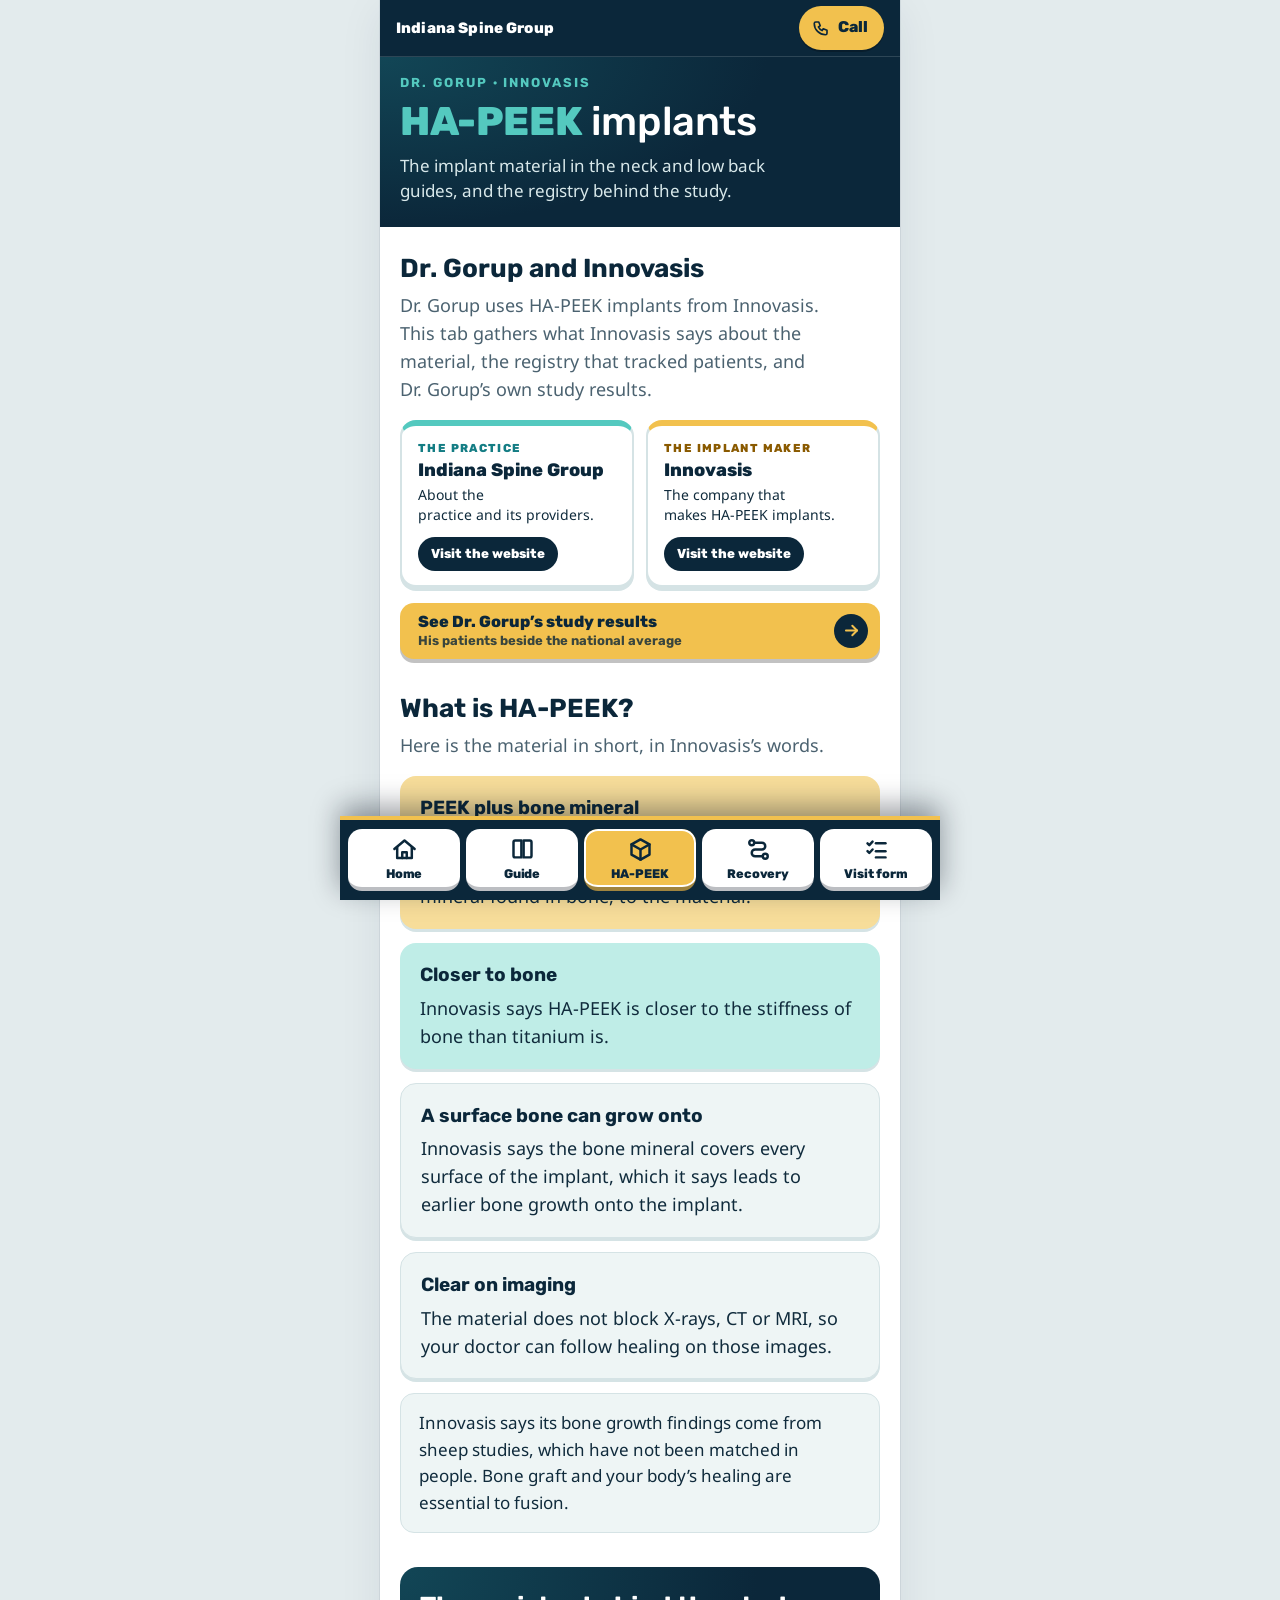
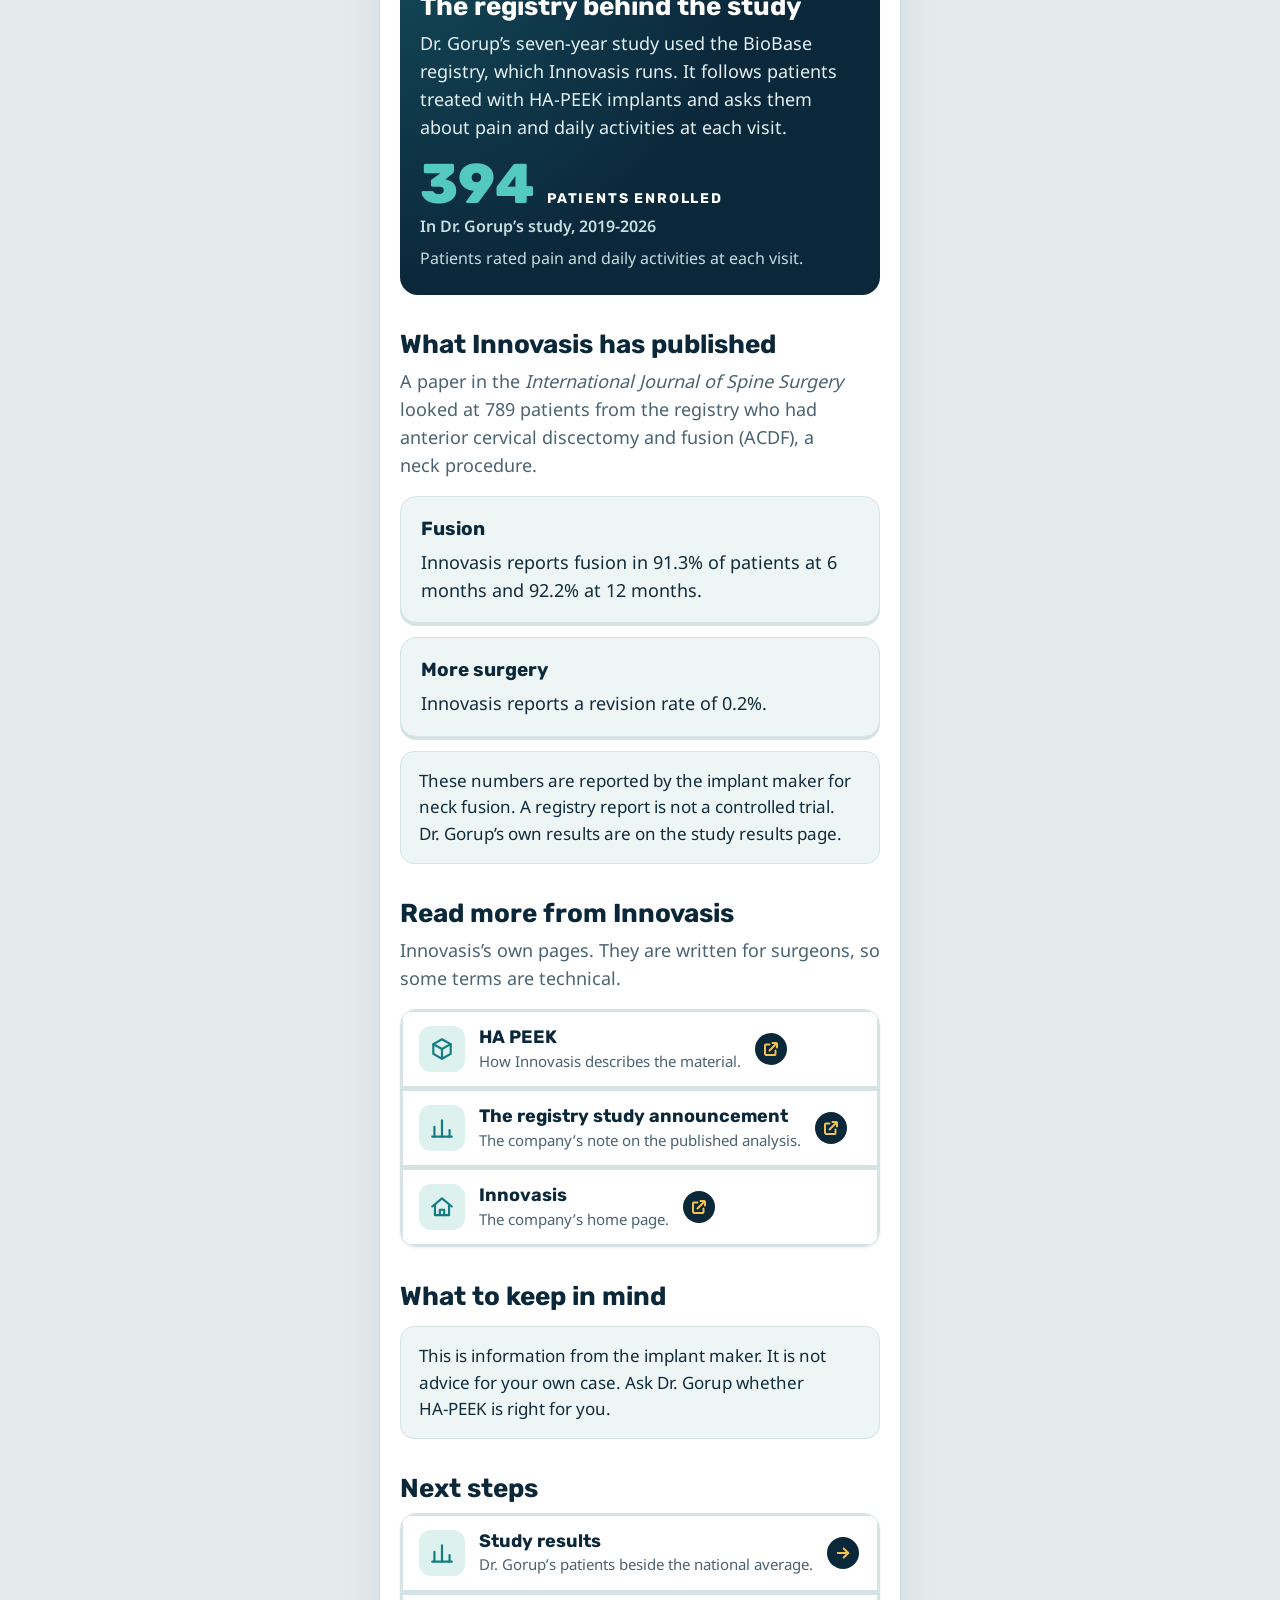
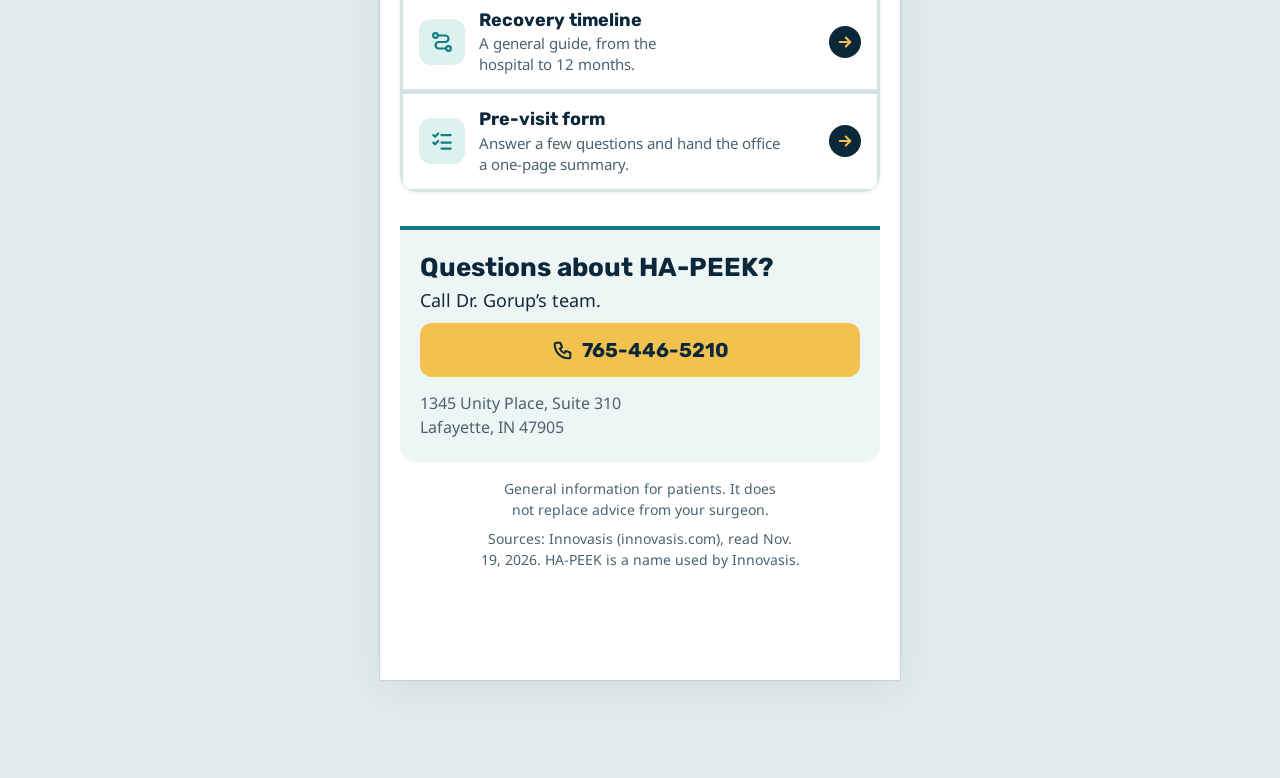
==== commit bffad5fb: "Bottom tabs: big white buttons on the dark bar, bounce and clearer hint on first visit Co-Authored-B" ====
--- a/implant.html
+++ b/implant.html
@@ -13,7 +13,7 @@
 <link rel="preload" href="assets/fonts/rubik-500.woff2" as="font" type="font/woff2" crossorigin>
 <link rel="preload" href="assets/fonts/rubik-700.woff2" as="font" type="font/woff2" crossorigin>
 <link rel="stylesheet" href="assets/site.css?v=7">
-<link rel="stylesheet" href="assets/kit.css?v=1">
+<link rel="stylesheet" href="assets/kit.css?v=3">
 </head>
 <body>
 <a class="skip" href="#main">Skip to the content</a>
@@ -98,6 +98,6 @@
 </div>
 <nav class="tabs no-print" aria-label="Main"><a data-tab="home" href="index.html"><svg viewBox="0 0 24 24" aria-hidden="true"><path d="M3 11.5 12 4l9 7.5"/><path d="M5.5 10v9.5h13V10"/><path d="M10 19.5v-5h4v5"/></svg><span>Home</span></a><a data-tab="guide" href="index.html#guides"><svg viewBox="0 0 24 24" aria-hidden="true"><path d="M4 5.5C4 4.7 4.7 4 5.5 4H11v15H5.5c-.8 0-1.5-.7-1.5-1.5z"/><path d="M20 5.5c0-.8-.7-1.5-1.5-1.5H13v15h5.5c.8 0 1.5-.7 1.5-1.5z"/></svg><span>Guide</span></a><a data-tab="hapeek" href="implant.html" aria-current="page"><svg viewBox="0 0 24 24" aria-hidden="true"><path d="M12 3 4 7.5v9L12 21l8-4.5v-9z"/><path d="M4 7.5 12 12l8-4.5"/><path d="M12 12v9"/></svg><span>HA-PEEK</span></a><a data-tab="recovery" href="recovery.html"><svg viewBox="0 0 24 24" aria-hidden="true"><circle cx="6" cy="6" r="2.2"/><circle cx="18" cy="18" r="2.2"/><path d="M8.2 6H15a3 3 0 0 1 0 6H9a3 3 0 0 0 0 6h6.8"/></svg><span>Recovery</span></a><a data-tab="visit" href="visit.html"><svg viewBox="0 0 24 24" aria-hidden="true"><path d="m4 6.5 1.6 1.6L8.5 5"/><path d="M11.5 6.5H20"/><path d="m4 13.5 1.6 1.6 2.9-3.1"/><path d="M11.5 13.5H20"/><path d="M11.5 19H20"/></svg><span>Visit form</span></a></nav>
 <script src="assets/site.js?v=7" defer></script>
-<script src="assets/kit.js?v=1" defer></script>
+<script src="assets/kit.js?v=2" defer></script>
 </body>
 </html>
--- a/assets/kit.css
+++ b/assets/kit.css
@@ -1,7 +1,7 @@
 /* Patient Resource Library kit: obvious bottom tabs, doctor-first top, practice card, tap tiles, folded cards.
    Additive: loads after site.css. */
 :root { --k-dark: #0B273A; --k-dark2: #124656; --k-acc: #54C9BF; --k-acc-ink: #147D84; --k-accl: #54C9BF; --k-gold: #F2C14E; --k-soft: #EEF5F5; --k-ink: #102B3C; --k-muted: #4B6270; --k-line: #D5E3E5;
-        --k-font: var(--head); --k-body: var(--body); --k-tabs: 75px; --k-top: 56px; --tabs: 75px; }
+        --k-font: var(--head); --k-body: var(--body); --k-tabs: 86px; --k-top: 56px; --tabs: 86px; }
 /* ---- top bar (brand + call) ---- */
 html { scroll-padding-top: calc(var(--k-top) + 14px); }
 .topbar { position: sticky; top: 0; z-index: 20; background: var(--k-dark); border-bottom: 1px solid rgba(255,255,255,.14); }
@@ -12,19 +12,23 @@
 @media (max-width: 359px) { .topbar .call-pill .num { display: none; } .topbar .brand { font-size: 14px; } }
 
 /* ---- bottom tab bar: dark bar, gold top edge, every tab a button, current tab filled gold ---- */
-.tabs { position: fixed; left: 50%; bottom: 0; transform: translateX(-50%); z-index: 30; display: grid; grid-template-columns: repeat(5, minmax(0, 1fr)); gap: 5px; width: 100%; max-width: 560px; padding: 7px 7px calc(7px + env(safe-area-inset-bottom)); background: var(--k-dark); border-top: 3px solid var(--k-gold); box-shadow: 0 -8px 24px rgba(10,18,30,.32); }
-.tabs a { position: relative; display: flex; flex-direction: column; align-items: center; justify-content: center; gap: 4px; min-height: 58px; padding: 6px 2px 5px; border-radius: 12px; background: rgba(255,255,255,.09); color: #E6ECF4; text-decoration: none; font: 700 12.5px/1.1 var(--k-font); -webkit-tap-highlight-color: transparent; }
-.tabs svg { width: 25px; height: 25px; fill: none; stroke: currentColor; stroke-width: 2; stroke-linecap: round; stroke-linejoin: round; }
+.tabs { position: fixed; left: 50%; bottom: 0; transform: translateX(-50%); z-index: 30; display: grid; grid-template-columns: repeat(5, minmax(0, 1fr)); gap: 6px; width: 100%; max-width: 600px; padding: 9px 8px calc(9px + env(safe-area-inset-bottom)); background: var(--k-dark); border-top: 4px solid var(--k-gold); box-shadow: 0 -10px 26px rgba(10,18,30,.40); }
+.tabs a { position: relative; display: flex; flex-direction: column; align-items: center; justify-content: center; gap: 4px; min-height: 62px; padding: 7px 2px 6px; border-radius: 14px; background: #fff; color: var(--k-dark); text-decoration: none; font: 800 clamp(10.5px, 3.1vw, 12.5px)/1.1 var(--k-font); letter-spacing: -.01em; border-bottom: 4px solid rgba(15,23,36,.28); -webkit-tap-highlight-color: transparent; }
+.tabs svg { width: 27px; height: 27px; fill: none; stroke: currentColor; stroke-width: 2.2; stroke-linecap: round; stroke-linejoin: round; }
 .tabs a span { white-space: nowrap; }
-.tabs a:active { background: rgba(255,255,255,.2); }
-.tabs a[aria-current="page"] { background: var(--k-gold); color: var(--k-dark); }
+.tabs a:active { transform: translateY(3px); border-bottom-width: 1px; background: #E9EEF4; }
+.tabs a[aria-current="page"] { background: var(--k-gold); color: var(--k-dark); border-bottom-color: rgba(15,23,36,.36); box-shadow: 0 0 0 2px #fff inset; }
 .tabs a[aria-current="page"]::before { content: none; }
-@media (max-width: 359px) { .tabs { gap: 3px; padding-inline: 4px; } .tabs a { font-size: 11.5px; padding-inline: 0; } }
+.tabs.nudge a:not([aria-current="page"]) { animation: ktabpop 1s ease-in-out 2; }
+.tabs.nudge a:nth-child(2) { animation-delay: .0s; } .tabs.nudge a:nth-child(3) { animation-delay: .12s; } .tabs.nudge a:nth-child(4) { animation-delay: .24s; } .tabs.nudge a:nth-child(5) { animation-delay: .36s; }
+@keyframes ktabpop { 0%, 55%, 100% { transform: translateY(0); } 25% { transform: translateY(-9px); } }
+@media (prefers-reduced-motion: reduce) { .tabs.nudge a { animation: none !important; } }
+@media (max-width: 359px) { .tabs { gap: 4px; padding-inline: 5px; } .tabs a { padding-inline: 0; } }
 @media (max-height: 460px) { .tabs a { flex-direction: row; gap: 8px; min-height: 44px; } .tabs svg { width: 22px; height: 22px; } }
 body { padding-bottom: calc(var(--k-tabs) + env(safe-area-inset-bottom) + 12px); }
 .shell { padding-bottom: calc(var(--k-tabs) + env(safe-area-inset-bottom) + 12px); }
 .in-progress { top: var(--k-top); }
-.coach { position: fixed; left: 50%; bottom: calc(var(--k-tabs) + env(safe-area-inset-bottom) + 14px); transform: translateX(-50%); z-index: 31; display: inline-flex; align-items: center; gap: 8px; max-width: calc(100% - 28px); padding: 12px 18px; border: 0; border-radius: 999px; background: var(--k-gold); color: var(--k-dark); font: 800 15px/1.2 var(--k-font); text-align: center; box-shadow: 0 8px 22px rgba(0,0,0,.34); cursor: pointer; animation: kbounce 1.3s ease-in-out 3; }
+.coach { width: max-content; position: fixed; left: 50%; bottom: calc(var(--k-tabs) + env(safe-area-inset-bottom) + 14px); transform: translateX(-50%); z-index: 31; display: inline-flex; align-items: center; gap: 8px; max-width: calc(100% - 28px); padding: 12px 18px; border: 0; border-radius: 999px; background: var(--k-gold); color: var(--k-dark); font: 800 16px/1.2 var(--k-font); text-align: center; box-shadow: 0 8px 22px rgba(0,0,0,.34); cursor: pointer; animation: kbounce 1.3s ease-in-out 4; }
 .coach::after { content: ""; position: absolute; bottom: -8px; left: 50%; margin-left: -9px; border: 9px solid transparent; border-top-color: var(--k-gold); border-bottom: 0; }
 @keyframes kbounce { 0%, 100% { transform: translate(-50%, 0); } 50% { transform: translate(-50%, -7px); } }
 @media (prefers-reduced-motion: reduce) { .coach { animation: none; } }
@@ -61,6 +65,9 @@
 .pra { display: grid; grid-template-columns: minmax(0, 1fr); gap: 12px; padding: 14px 14px 14px; border-radius: 20px; background: #fff; border: 2px solid var(--k-line); box-shadow: 0 6px 16px rgba(15,23,36,.08); }
 .pra .r1 { display: flex; align-items: center; gap: 14px; }
 .pra .logo { text-decoration: none; flex: none; display: grid; place-items: center; width: 118px; height: 86px; border-radius: 12px; border: 1px solid var(--k-line); background: #fff; overflow: hidden; }
+.pra.wide .logo { width: 100%; height: auto; padding: 8px 12px; box-sizing: border-box; }
+.pra.wide .logo img { width: 100%; max-width: 100%; }
+.pra.wide .txt .d { margin-top: 0; }
 .pra .logo img { display: block; max-width: 100%; max-height: 100%; width: auto; height: auto; }
 .pra .logo .wm { display: block; padding: 8px; text-align: center; font: 800 16.5px/1.05 var(--k-font); letter-spacing: -.01em; color: var(--k-acc-ink); }
 .pra .logo .wm small { display: block; margin-top: 3px; font-size: 11.5px; letter-spacing: .12em; text-transform: uppercase; color: var(--k-dark); }
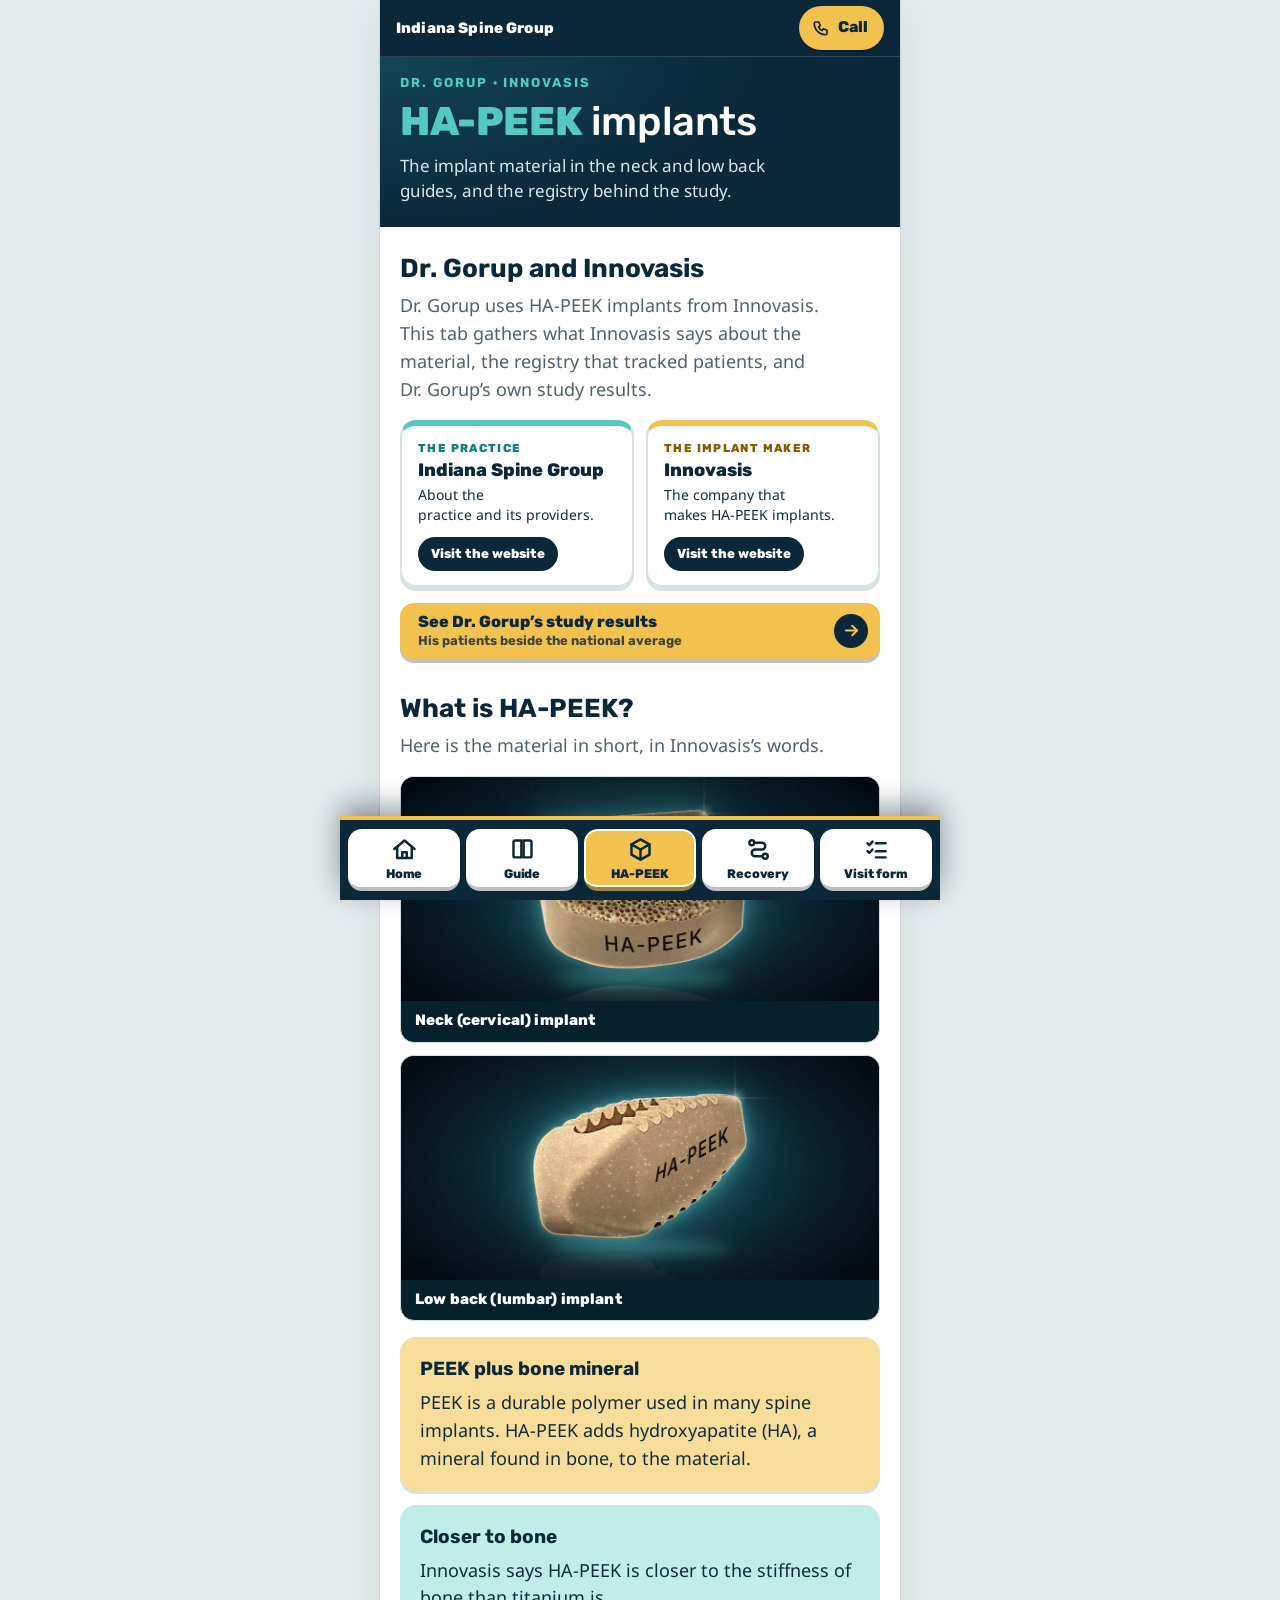
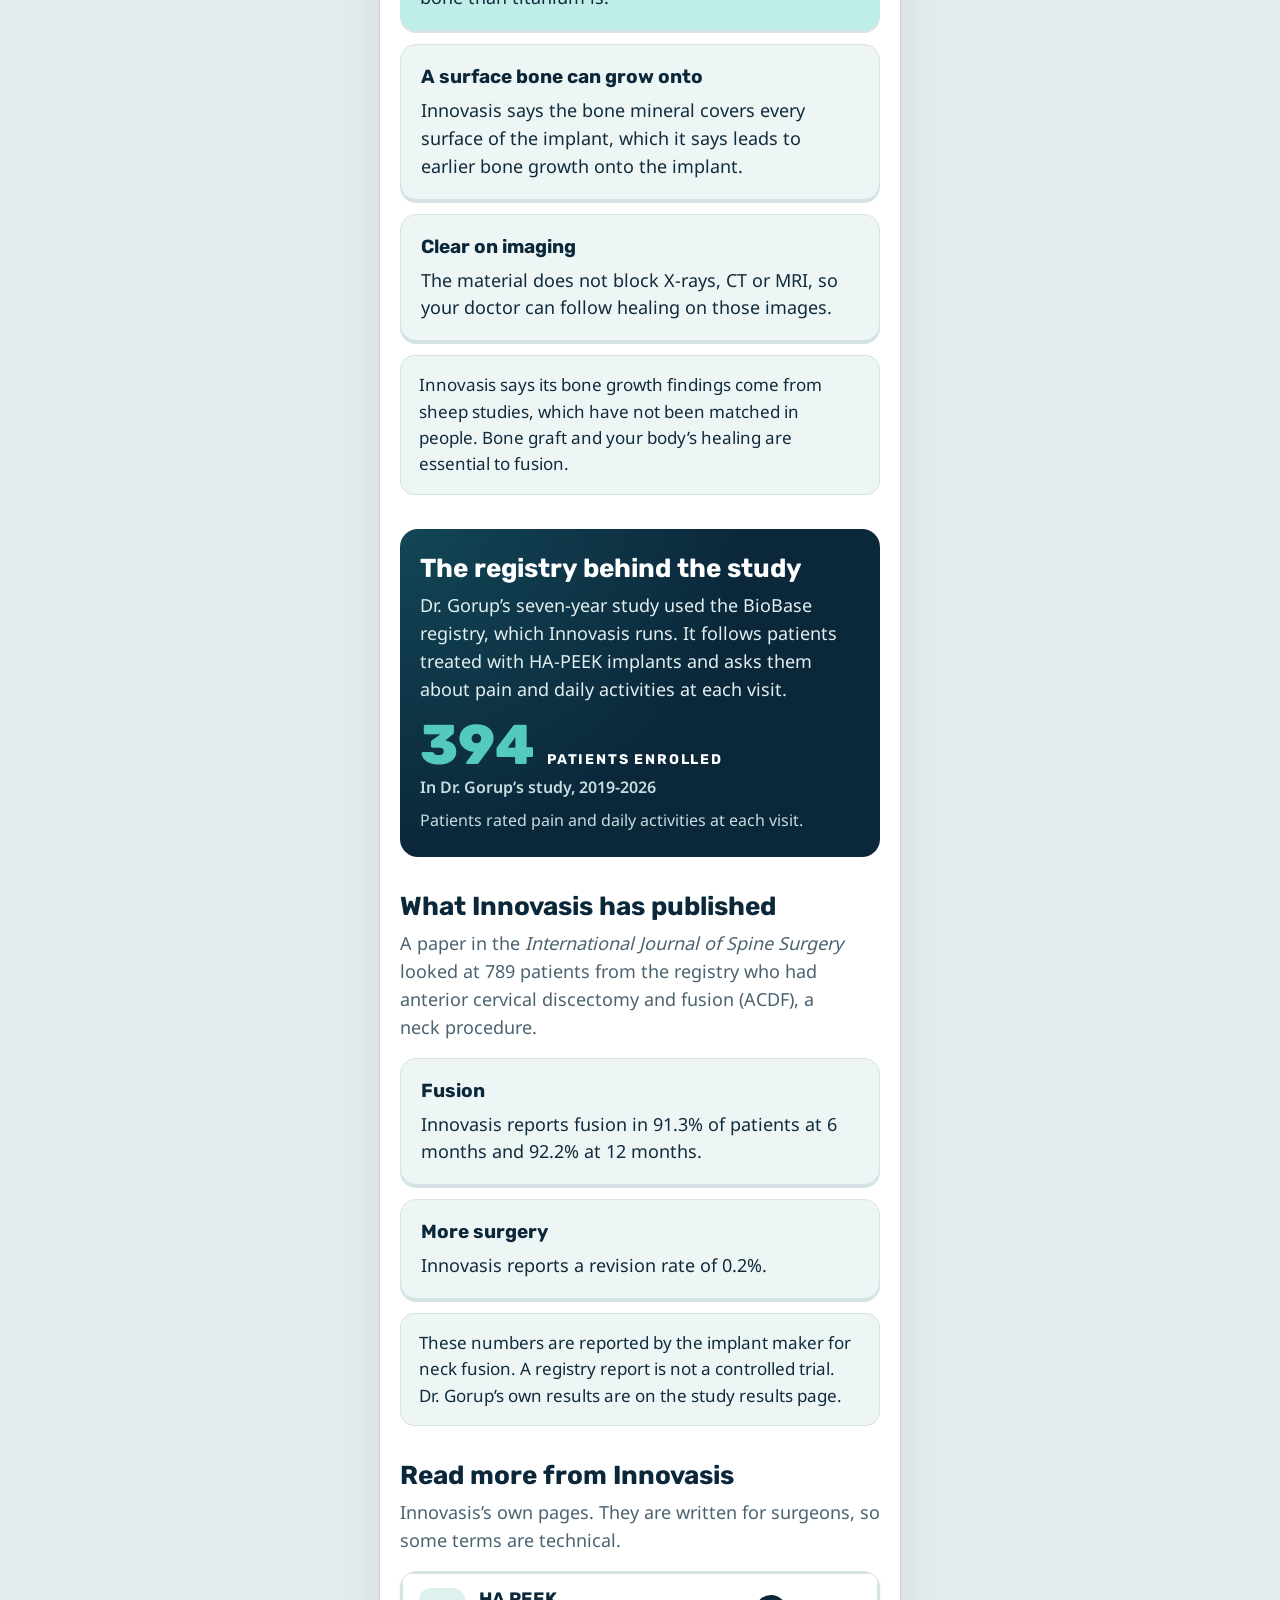
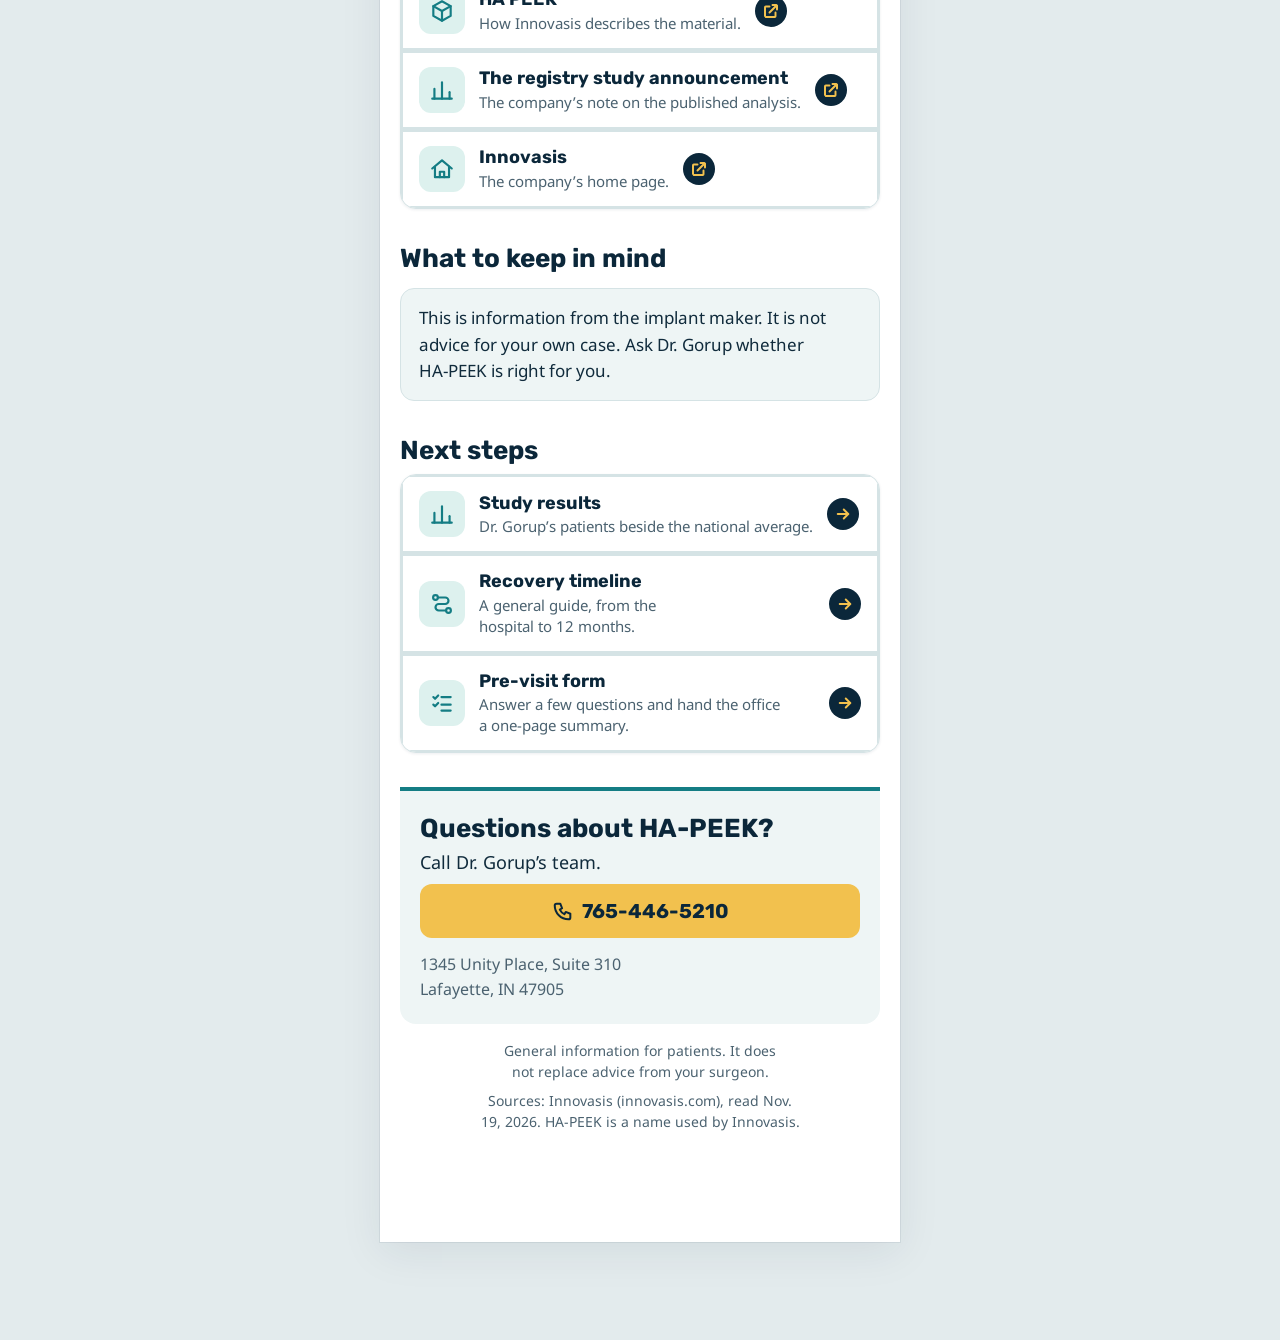
==== commit 91b1e4b4: "Gorup: implant photos, before/after pain chart on the home, share button, matched practice card - St" ====
--- a/implant.html
+++ b/implant.html
@@ -13,7 +13,7 @@
 <link rel="preload" href="assets/fonts/rubik-500.woff2" as="font" type="font/woff2" crossorigin>
 <link rel="preload" href="assets/fonts/rubik-700.woff2" as="font" type="font/woff2" crossorigin>
 <link rel="stylesheet" href="assets/site.css?v=7">
-<link rel="stylesheet" href="assets/kit.css?v=3">
+<link rel="stylesheet" href="assets/kit.css?v=4">
 </head>
 <body>
 <a class="skip" href="#main">Skip to the content</a>
@@ -38,6 +38,10 @@
     <section aria-labelledby="m">
       <h2 id="m">What is HA-PEEK?</h2>
       <p class="lead">Here is the material in short, in&nbsp;Innovasis&rsquo;s&nbsp;words.</p>
+      <div class="imps lite" aria-label="HA-PEEK implants">
+        <figure><img src="assets/neck-implant.jpg" alt="Close-up photo of a cervical HA-PEEK implant" width="1000" height="469" loading="lazy" decoding="async"><figcaption>Neck (cervical) implant</figcaption></figure>
+        <figure><img src="assets/lower-back-implant.jpg" alt="Close-up photo of a lumbar HA-PEEK implant" width="1000" height="469" loading="lazy" decoding="async"><figcaption>Low back (lumbar) implant</figcaption></figure>
+      </div>
       <div class="info-grid">
         <div class="info gold"><h3>PEEK plus bone mineral</h3><p>PEEK is a durable polymer used in many spine implants. HA-PEEK adds hydroxyapatite (HA), a mineral found in bone, to&nbsp;the&nbsp;material.</p></div>
         <div class="info teal"><h3>Closer to bone</h3><p>Innovasis says HA-PEEK is closer to the stiffness of bone than&nbsp;titanium&nbsp;is.</p></div>
@@ -98,6 +102,6 @@
 </div>
 <nav class="tabs no-print" aria-label="Main"><a data-tab="home" href="index.html"><svg viewBox="0 0 24 24" aria-hidden="true"><path d="M3 11.5 12 4l9 7.5"/><path d="M5.5 10v9.5h13V10"/><path d="M10 19.5v-5h4v5"/></svg><span>Home</span></a><a data-tab="guide" href="index.html#guides"><svg viewBox="0 0 24 24" aria-hidden="true"><path d="M4 5.5C4 4.7 4.7 4 5.5 4H11v15H5.5c-.8 0-1.5-.7-1.5-1.5z"/><path d="M20 5.5c0-.8-.7-1.5-1.5-1.5H13v15h5.5c.8 0 1.5-.7 1.5-1.5z"/></svg><span>Guide</span></a><a data-tab="hapeek" href="implant.html" aria-current="page"><svg viewBox="0 0 24 24" aria-hidden="true"><path d="M12 3 4 7.5v9L12 21l8-4.5v-9z"/><path d="M4 7.5 12 12l8-4.5"/><path d="M12 12v9"/></svg><span>HA-PEEK</span></a><a data-tab="recovery" href="recovery.html"><svg viewBox="0 0 24 24" aria-hidden="true"><circle cx="6" cy="6" r="2.2"/><circle cx="18" cy="18" r="2.2"/><path d="M8.2 6H15a3 3 0 0 1 0 6H9a3 3 0 0 0 0 6h6.8"/></svg><span>Recovery</span></a><a data-tab="visit" href="visit.html"><svg viewBox="0 0 24 24" aria-hidden="true"><path d="m4 6.5 1.6 1.6L8.5 5"/><path d="M11.5 6.5H20"/><path d="m4 13.5 1.6 1.6 2.9-3.1"/><path d="M11.5 13.5H20"/><path d="M11.5 19H20"/></svg><span>Visit form</span></a></nav>
 <script src="assets/site.js?v=7" defer></script>
-<script src="assets/kit.js?v=2" defer></script>
+<script src="assets/kit.js?v=3" defer></script>
 </body>
 </html>
--- a/assets/kit.css
+++ b/assets/kit.css
@@ -68,6 +68,9 @@
 .pra.wide .logo { width: 100%; height: auto; padding: 8px 12px; box-sizing: border-box; }
 .pra.wide .logo img { width: 100%; max-width: 100%; }
 .pra.wide .txt .d { margin-top: 0; }
+.pra.wide.sq .logo { padding: 12px; }
+.pra.wide.sq .logo img { width: auto; height: auto; max-width: 100%; max-height: 88px; }
+.kshare { margin-top: 16px; }
 .pra .logo img { display: block; max-width: 100%; max-height: 100%; width: auto; height: auto; }
 .pra .logo .wm { display: block; padding: 8px; text-align: center; font: 800 16.5px/1.05 var(--k-font); letter-spacing: -.01em; color: var(--k-acc-ink); }
 .pra .logo .wm small { display: block; margin-top: 3px; font-size: 11.5px; letter-spacing: .12em; text-transform: uppercase; color: var(--k-dark); }
@@ -170,3 +173,23 @@
 .study .small + .kbtn, .study .small + a { margin-top: 14px; }
 .info-grid .info { box-shadow: 0 3px 0 var(--k-line); }
 .rows .row .ic { flex: none; }
+
+/* ---- implant photos and the before/after pain chart ---- */
+.imps { display: grid; grid-template-columns: minmax(0, 1fr); gap: 12px; margin: 18px 0 8px; }
+.imps figure { margin: 0; border-radius: 14px; overflow: hidden; background: #06202E; border: 1px solid rgba(255,255,255,.14); }
+.imps img { display: block; width: 100%; height: auto; aspect-ratio: 1000 / 469; }
+.imps figcaption { padding: 10px 14px 12px; font: 800 .9375rem/1.25 var(--head); letter-spacing: .01em; color: #fff; }
+.imps.lite { margin: 0 0 16px; }
+.imps.lite figure { border-color: var(--line); }
+.ba { margin: 22px 0 8px; padding: 16px 14px 14px; border-radius: 14px; background: rgba(255,255,255,.08); border: 1px solid rgba(255,255,255,.18); }
+.study .ba h3 { margin: 0 0 14px; font: 800 1.125rem/1.25 var(--head); color: #fff; }
+.ba .bag { margin: 0 0 16px; }
+.ba .bl { margin: 0 0 6px !important; font: 800 .8125rem/1.2 var(--head); letter-spacing: .14em; text-transform: uppercase; color: var(--mint) !important; }
+.ba .br { display: grid; grid-template-columns: 52px minmax(0, 1fr) 62px; align-items: center; gap: 10px; margin: 7px 0; }
+.ba .br span { font: 700 .875rem/1.2 var(--head); color: #E3EFF0; }
+.ba .trk { height: 20px; border-radius: 10px; background: rgba(255,255,255,.14); overflow: hidden; }
+.ba .trk i { display: block; height: 100%; border-radius: 10px; }
+.ba .b0 { background: var(--slate); }
+.ba .b1 { background: var(--mint); }
+.ba .br b { font: 800 1.375rem/1 var(--head); color: #fff; text-align: right; white-space: nowrap; }
+.study .ba .fine { margin: 4px 0 0; font: 500 .875rem/1.45 var(--body); color: #C7DDE0; text-wrap: pretty; }
